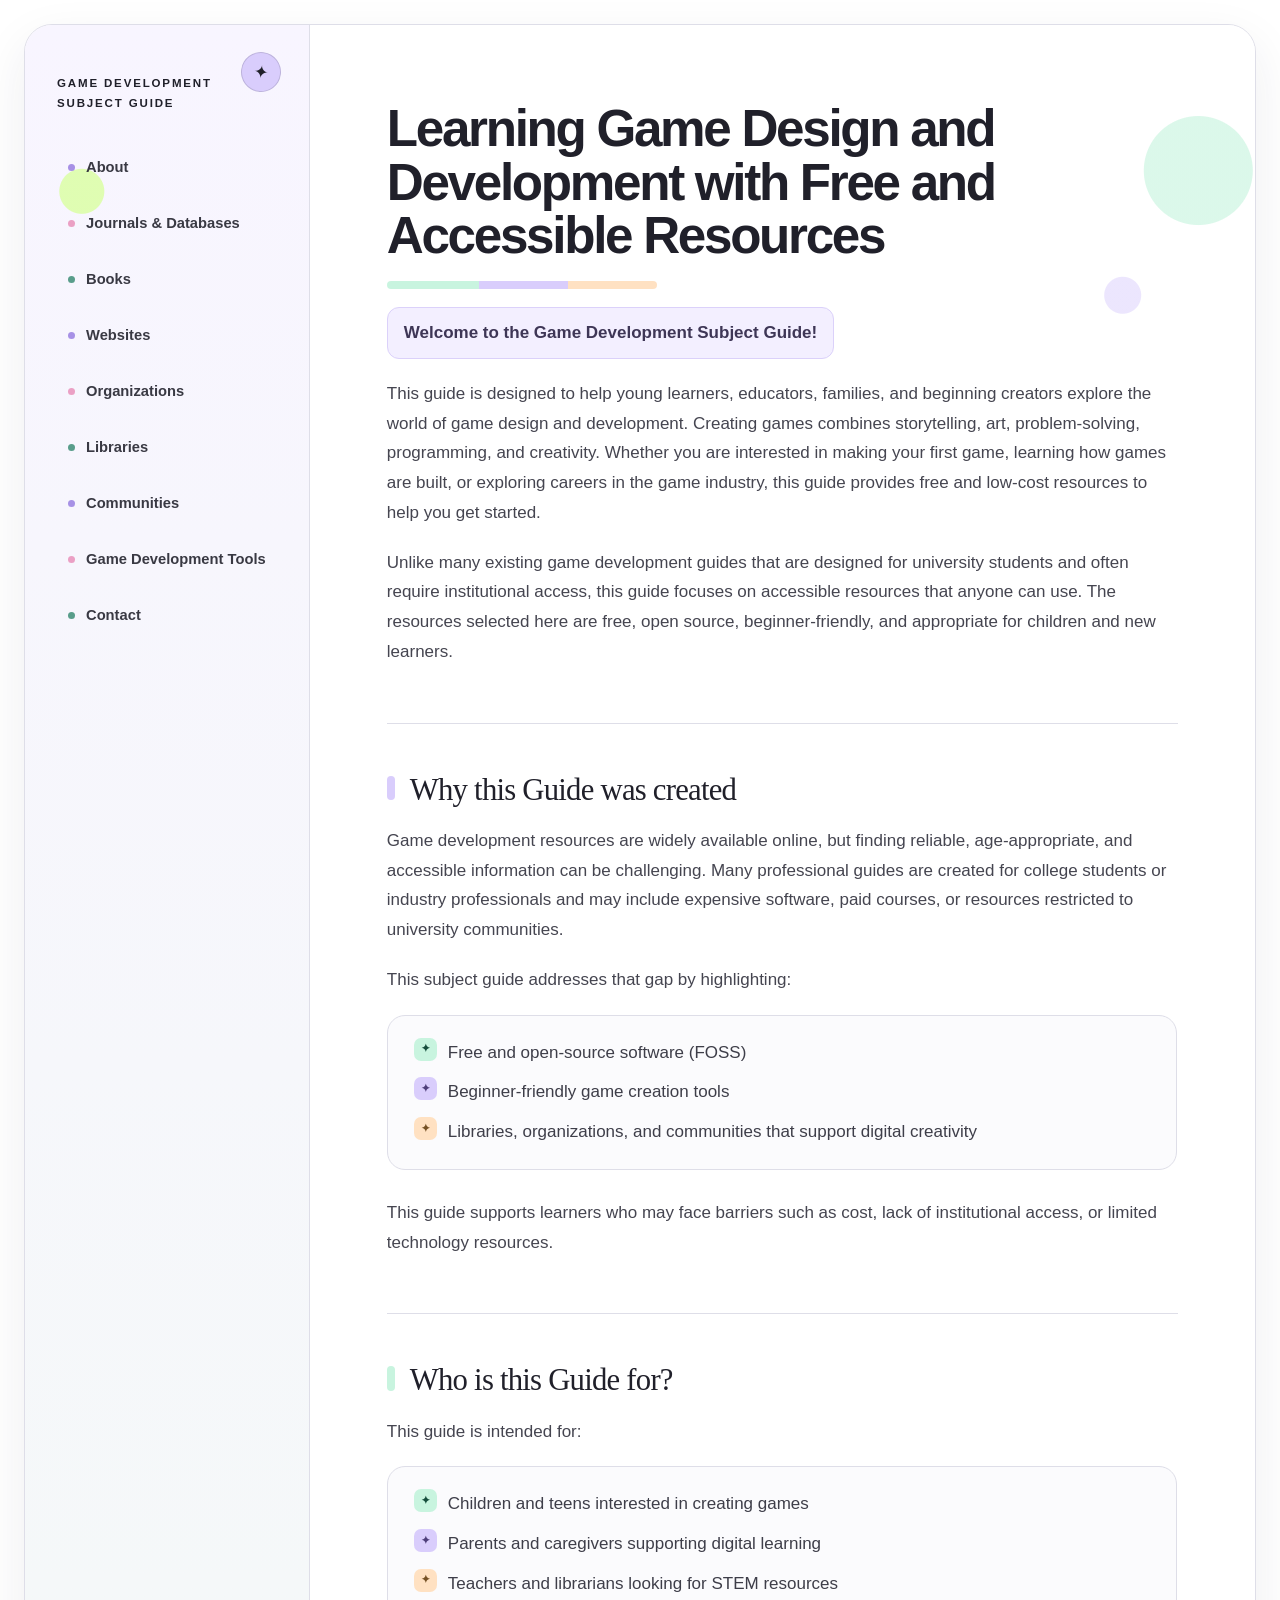
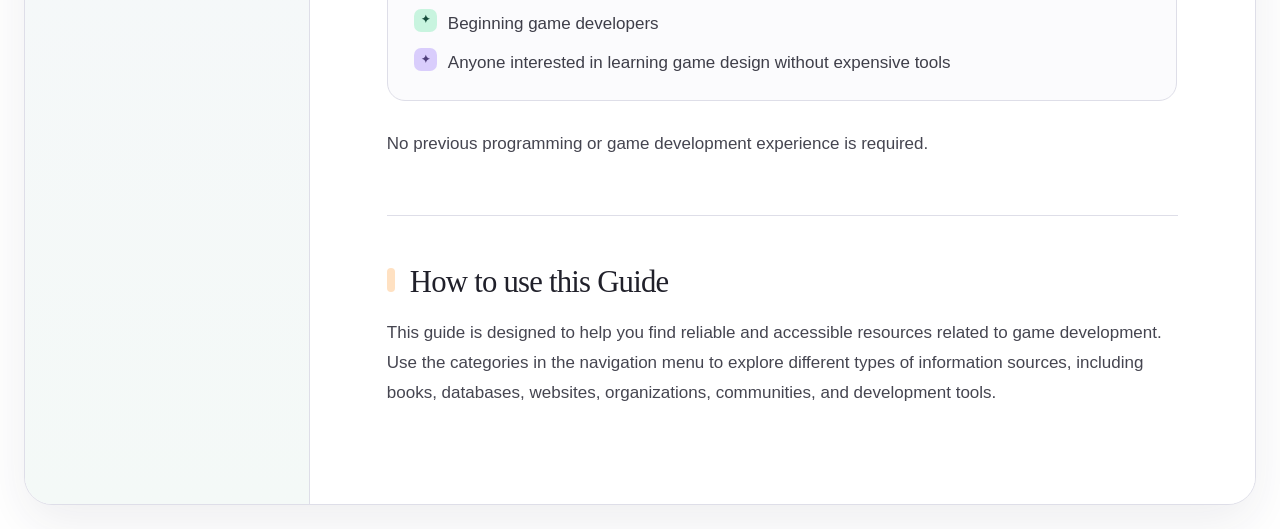
==== index.html @ c51d6ce8 "Update index.html" ====
<!DOCTYPE html>
<html lang="en">

<head>
    <meta charset="UTF-8">
    <meta name="viewport" content="width=device-width, initial-scale=1.0">
    <title>Game Development Subject Guide</title>
    <link rel="stylesheet" href="style.css">
</head>

<body>
    <div class="container">
        <div class="left">
            <nav>
                <ul>
                    <li><a href="index.html">About</a></li>
                    <li><a href="journals.html">Journals &amp; Databases</a></li>
                    <li><a href="books.html">Books</a></li>
                    <li><a href="websites.html">Websites</a></li>
                    <li><a href="organizations.html">Organizations</a></li>
                    <li><a href="libraries.html">Libraries</a></li>
                    <li><a href="communties.html">Communities</a></li>
                    <li><a href="gamedev.html">Game Development Tools</a></li>
                    <li><a href="contact.html">Contact</a></li>
                </ul>
            </nav>
        </div>

        <div class="right">
            <h2>Learning Game Design and Development with Free and Accessible Resources</h2>

            <p>Welcome to the Game Development Subject Guide!</p>
            <p>
                This guide is designed to help young learners, educators, families, and beginning creators explore the world of game design and development. Creating games combines storytelling, art, problem-solving, programming, and creativity. Whether you are interested
                in making your first game, learning how games are built, or exploring careers in the game industry, this guide provides free and low-cost resources to help you get started.
            </p>
            <p> Unlike many existing game development guides that are designed for university students and often require institutional access, this guide focuses on accessible resources that anyone can use. The resources selected here are free, open source,
                beginner-friendly, and appropriate for children and new learners.
            </p>
            <h2>Why this Guide was created</h2>
            <p>Game development resources are widely available online, but finding reliable, age-appropriate, and accessible information can be challenging. Many professional guides are created for college students or industry professionals and may include
                expensive software, paid courses, or resources restricted to university communities.
            </p>
            <p>This subject guide addresses that gap by highlighting:</p>
                <ul>
                    <li>Free and open-source software (FOSS)</li>
                    <li>Beginner-friendly game creation tools</li>
                    <li>Libraries, organizations, and communities that support digital creativity</li>
                </ul>
            <p>
                This guide supports learners who may face barriers such as cost, lack of institutional access, or limited technology resources.
            </p>
            <h2>Who is this Guide for?</h2>
            <p>This guide is intended for:</p>
                <ul>
                    <li>Children and teens interested in creating games</li>
                    <li>Parents and caregivers supporting digital learning</li>
                    <li>Teachers and librarians looking for STEM resources</li>
                    <li>Beginning game developers</li>
                    <li>Anyone interested in learning game design without expensive tools</li>
                </ul>
            <p>No previous programming or game development experience is required.</p>
            <h2>How to use this Guide</h2>
            <p>This guide is designed to help you find reliable and accessible resources related to game development. Use the categories in the navigation menu to explore different types of information sources, including books, databases, websites, organizations, communities, and development tools.</p>
        </div>
    </div>
</body>

</html>
---- style.css ----
/* ---------- Design tokens ---------- */

:root {
    --ink: #20202a;
    --muted-ink: #656570;
    --line: #dedee8;

    --lavender: #d9cdfc;
    --lavender-light: #f3efff;
    --mint: #c8f4df;
    --mint-dark: #16785a;
    --lime: #d9ff9f;
    --peach: #ffe1c2;
    --pink: #ffd1e6;

    --sidebar-width: 285px;
    --page-width: 1260px;
    --radius-large: 28px;
    --radius-medium: 18px;
    --shadow: 0 18px 50px rgba(37, 34, 61, 0.08);
}

/* ---------- Reset and base styles ---------- */

* {
    box-sizing: border-box;
}

html {
    scroll-behavior: smooth;
}

body {
    margin: 0;
    min-height: 100vh;
    background: #ffffff;
    color: var(--ink);
    font-family:
        Inter,
        "Avenir Next",
        Avenir,
        "Segoe UI",
        Arial,
        sans-serif;
    font-size: 17px;
    line-height: 1.75;
}

a {
    color: inherit;
}

::selection {
    background: var(--lavender);
    color: var(--ink);
}

/* ---------- Main page layout ---------- */

.container {
    display: grid;
    grid-template-columns: var(--sidebar-width) minmax(0, 1fr);
    width: min(calc(100% - 48px), var(--page-width));
    min-height: calc(100vh - 48px);
    margin: 24px auto;
    overflow: hidden;
    background: #ffffff;
    border: 1px solid var(--line);
    border-radius: var(--radius-large);
    box-shadow: var(--shadow);
}

/* ---------- Left navigation ---------- */

.left {
    position: relative;
    padding: 38px 24px;
    background:
        radial-gradient(
            circle at 20% 8%,
            rgba(217, 255, 159, 0.8) 0 22px,
            transparent 23px
        ),
        linear-gradient(180deg, #f8f5ff 0%, #f4f9f7 100%);
    border-right: 1px solid var(--line);
}

/* Small academic-style label above the menu */
.left::before {
    content: "GAME DEVELOPMENT SUBJECT GUIDE";
    display: block;
    margin: 10px 8px 30px;
    color: var(--ink);
    font-size: 0.72rem;
    font-weight: 800;
    letter-spacing: 0.16em;
}

/* Decorative symbol */
.left::after {
    content: "✦";
    position: absolute;
    top: 27px;
    right: 28px;
    display: grid;
    width: 38px;
    height: 38px;
    place-items: center;
    background: var(--lavender);
    border: 1px solid rgba(32, 32, 42, 0.15);
    border-radius: 50%;
    font-size: 1.1rem;
    transform: rotate(8deg);
}

nav {
    position: sticky;
    top: 24px;
}

nav ul {
    display: grid;
    gap: 8px;
    padding: 0;
    margin: 0;
    list-style: none;
}

nav li {
    margin: 0;
}

nav a {
    position: relative;
    display: flex;
    align-items: center;
    min-height: 48px;
    padding: 11px 14px 11px 18px;
    border: 1px solid transparent;
    border-radius: 14px;
    color: #393943;
    font-size: 0.92rem;
    font-weight: 650;
    line-height: 1.25;
    text-decoration: none;
    transition:
        background-color 180ms ease,
        border-color 180ms ease,
        transform 180ms ease,
        box-shadow 180ms ease;
}

nav a::before {
    content: "";
    flex: 0 0 auto;
    width: 7px;
    height: 7px;
    margin-right: 11px;
    background: var(--mint-dark);
    border-radius: 50%;
    opacity: 0.7;
}

nav li:nth-child(3n + 1) a::before {
    background: #8566dc;
}

nav li:nth-child(3n + 2) a::before {
    background: #e57cad;
}

nav a:hover,
nav a:focus-visible {
    background: #ffffff;
    border-color: #cbc6dc;
    box-shadow: 0 8px 20px rgba(42, 35, 68, 0.08);
    outline: none;
    transform: translateX(4px);
}

nav a:active {
    transform: translateX(2px);
}

/* You can add class="active" to the current page link */
nav a.active {
    background: var(--ink);
    border-color: var(--ink);
    color: #ffffff;
}

nav a.active::before {
    background: var(--lime);
    opacity: 1;
}

/* ---------- Main article ---------- */

.right {
    position: relative;
    min-width: 0;
    padding: clamp(42px, 6vw, 82px);
    background:
        radial-gradient(
            circle at 94% 7%,
            rgba(200, 244, 223, 0.65) 0 54px,
            transparent 55px
        ),
        radial-gradient(
            circle at 86% 13%,
            rgba(217, 205, 252, 0.5) 0 18px,
            transparent 19px
        ),
        #ffffff;
}


/* ---------- Typography ---------- */

h2 {
    position: relative;
    margin: 56px 0 18px;
    color: var(--ink);
    font-family:
        Georgia,
        "Times New Roman",
        serif;
    font-size: clamp(1.5rem, 2.4vw, 2.05rem);
    font-weight: 500;
    letter-spacing: -0.025em;
    line-height: 1.18;
}

.right > h2:first-of-type {
    max-width: 900px;
    margin-top: 0;
    padding-bottom: 26px;
    font-family:
        Inter,
        "Avenir Next",
        "Segoe UI",
        Arial,
        sans-serif;
    font-size: clamp(1.9rem, 4vw, 3.25rem);
    font-weight: 650;
    letter-spacing: -0.045em;
    line-height: 1.05;
}

.right > h2:first-of-type::after {
    content: "";
    position: absolute;
    bottom: 0;
    left: 0;
    width: min(270px, 42%);
    height: 8px;
    background: linear-gradient(
        90deg,
        var(--mint) 0 34%,
        var(--lavender) 34% 67%,
        var(--peach) 67% 100%
    );
    border-radius: 999px;
}

.right > h2:not(:first-of-type) {
    padding-left: 23px;
}

.right > h2:not(:first-of-type)::before {
    content: "";
    position: absolute;
    top: 0.13em;
    left: 0;
    width: 8px;
    height: 0.8em;
    background: var(--lavender);
    border-radius: 999px;
}

.right > h2:nth-of-type(3)::before {
    background: var(--mint);
}

.right > h2:nth-of-type(4)::before {
    background: var(--peach);
}

p {
    max-width: 820px;
    margin: 0 0 20px;
    color: #454550;
}

.right > h2:first-of-type + p {
    display: inline-block;
    padding: 10px 16px;
    margin-bottom: 20px;
    background: var(--lavender-light);
    border: 1px solid #dbd1fa;
    border-radius: 12px;
    color: #3e3656;
    font-weight: 750;
}

/* ---------- Content lists ---------- */

.right ul {
    display: grid;
    gap: 10px;
    max-width: 790px;
    padding: 22px 26px;
    margin: 20px 0 28px;
    list-style: none;
    background: #fbfbfd;
    border: 1px solid var(--line);
    border-radius: var(--radius-medium);
}

.right ul li {
    position: relative;
    padding-left: 34px;
    color: #3e3e49;
}

.right ul li::before {
    content: "✦";
    position: absolute;
    top: 0;
    left: 0;
    display: grid;
    width: 23px;
    height: 23px;
    place-items: center;
    background: var(--mint);
    border-radius: 7px;
    color: #164d3c;
    font-size: 0.7rem;
    font-weight: 900;
}

.right ul li:nth-child(3n + 2)::before {
    background: var(--lavender);
    color: #4e3e7a;
}

.right ul li:nth-child(3n)::before {
    background: var(--peach);
    color: #755125;
}

/* ---------- Section separators ---------- */

.right > h2:not(:first-of-type) {
    border-top: 1px solid var(--line);
    padding-top: 48px;
}

.right > h2:not(:first-of-type)::before {
    top: calc(48px + 0.13em);
}

/* ---------- Keyboard accessibility ---------- */

a:focus-visible {
    outline: 3px solid rgba(115, 86, 205, 0.35);
    outline-offset: 3px;
}

/* ---------- Responsive layout ---------- */

@media (max-width: 900px) {
    .container {
        grid-template-columns: 1fr;
        width: min(calc(100% - 24px), 760px);
        margin: 12px auto;
        border-radius: 22px;
    }

    .left {
        padding: 24px;
        border-right: 0;
        border-bottom: 1px solid var(--line);
    }

    .left::before {
        margin: 4px 52px 22px 4px;
    }

    .left::after {
        top: 18px;
        right: 23px;
    }

    nav {
        position: static;
    }

    nav ul {
        display: flex;
        gap: 8px;
        padding-bottom: 4px;
        overflow-x: auto;
        scrollbar-width: thin;
    }

    nav li {
        flex: 0 0 auto;
    }

    nav a {
        min-height: 42px;
        padding: 9px 14px;
        background: rgba(255, 255, 255, 0.72);
        border-color: rgba(32, 32, 42, 0.1);
        border-radius: 999px;
        white-space: nowrap;
    }

    nav a::before {
        display: none;
    }

    nav a:hover,
    nav a:focus-visible {
        transform: translateY(-2px);
    }

    .right {
        padding: clamp(32px, 7vw, 54px);
    }

    .right > h2:first-of-type {
        font-size: clamp(2.5rem, 10vw, 4.3rem);
    }
}

@media (max-width: 560px) {
    body {
        font-size: 16px;
    }

    .container {
        width: 100%;
        min-height: 100vh;
        margin: 0;
        border: 0;
        border-radius: 0;
        box-shadow: none;
    }

    .left {
        padding: 20px 18px;
    }

    .right {
        padding: 34px 22px 54px;
    }

    .right::before {
        font-size: 0.62rem;
        letter-spacing: 0.08em;
    }

    .right > h2:first-of-type {
        font-size: clamp(2.25rem, 12vw, 3.5rem);
    }

    h2 {
        margin-top: 50px;
        font-size: 2rem;
    }

    .right ul {
        padding: 19px 17px;
    }
}

/* ---------- Reduced motion ---------- */

@media (prefers-reduced-motion: reduce) {
    html {
        scroll-behavior: auto;
    }

    nav a {
        transition: none;
    }
}
@media (max-width: 900px) {
    .right > h2:first-of-type {
        font-size: clamp(2rem, 7vw, 3.25rem);
    }
}

@media (max-width: 560px) {
    .right > h2:first-of-type {
        font-size: clamp(1.9rem, 9vw, 2.65rem);
    }

    h2 {
        margin-top: 44px;
        font-size: 1.7rem;
    }
}
/* Prevent text and layout from exceeding the viewport */
html,
body {
    width: 100%;
    max-width: 100%;
    overflow-x: hidden;
}

.container,
.left,
.right {
    min-width: 0;
    max-width: 100%;
}

.right h2,
.right p,
.right li {
    max-width: 100%;
    overflow-wrap: break-word;
    word-break: normal;
}

/* Switch to the compact layout sooner */
@media (max-width: 1100px) {
    .container {
        grid-template-columns: 1fr;
        width: calc(100% - 24px);
        margin: 12px auto;
    }

    .left {
        border-right: 0;
        border-bottom: 1px solid var(--line);
    }

    nav {
        position: static;
    }

    nav ul {
        display: flex;
        gap: 8px;
        width: 100%;
        padding-bottom: 8px;
        overflow-x: auto;
        overscroll-behavior-inline: contain;
    }

    nav li {
        flex: 0 0 auto;
    }

    nav a {
        min-height: 42px;
        padding: 9px 14px;
        white-space: nowrap;
    }

    .right {
        width: 100%;
        padding: clamp(32px, 6vw, 54px);
    }

    .right > h2:first-of-type {
        width: 100%;
        max-width: 100%;
        font-size: clamp(1.9rem, 6vw, 2.8rem);
        letter-spacing: -0.035em;
        line-height: 1.08;
        overflow-wrap: normal;
    }
}

@media (max-width: 560px) {
    .container {
        width: 100%;
        margin: 0;
        border: 0;
        border-radius: 0;
    }

    .left {
        padding: 20px 18px;
    }

    .right {
        padding: 30px 20px 50px;
    }

    .right > h2:first-of-type {
        font-size: clamp(1.75rem, 8vw, 2.2rem);
        letter-spacing: -0.025em;
        line-height: 1.12;
    }

    h2 {
        font-size: clamp(1.4rem, 6vw, 1.7rem);
        line-height: 1.2;
    }

    p {
        font-size: 1rem;
        line-height: 1.65;
    }

    .right > h2:first-of-type + p {
        display: block;
        width: 100%;
        padding: 14px 16px;
    }
}
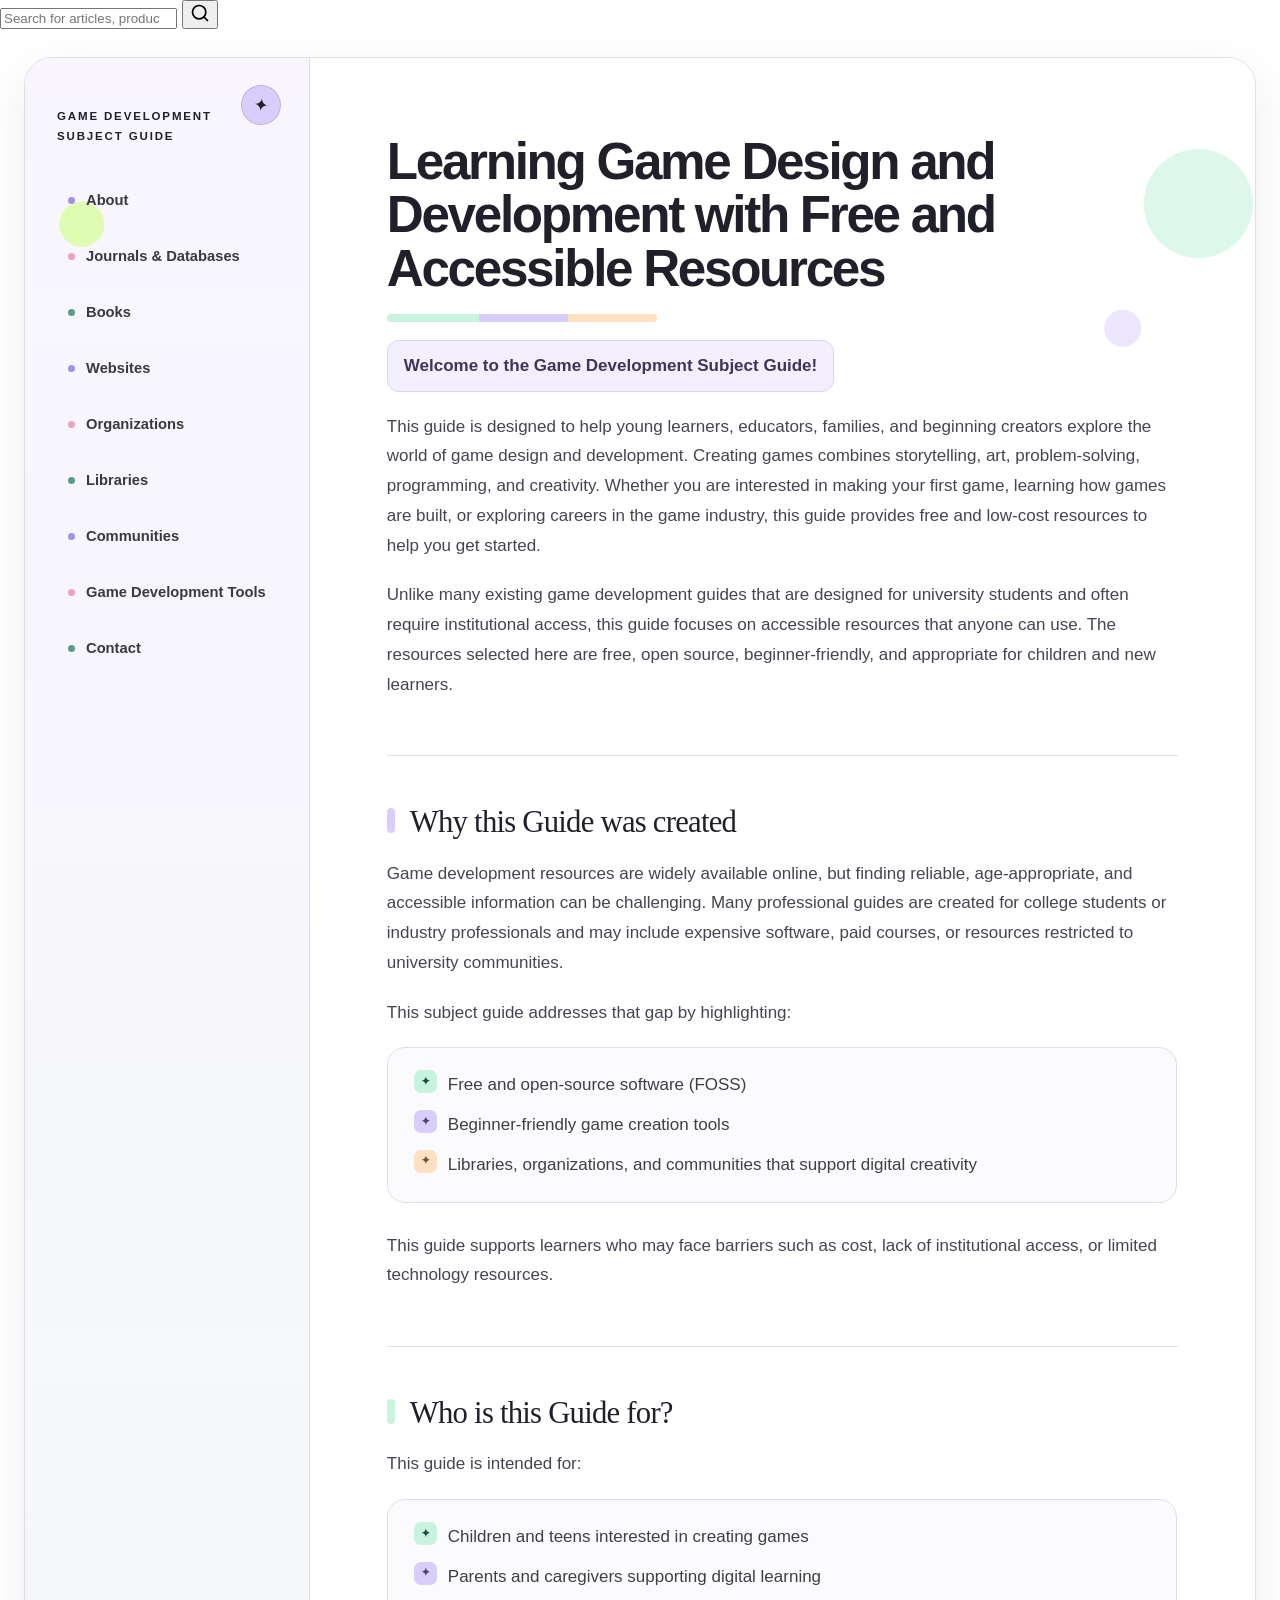
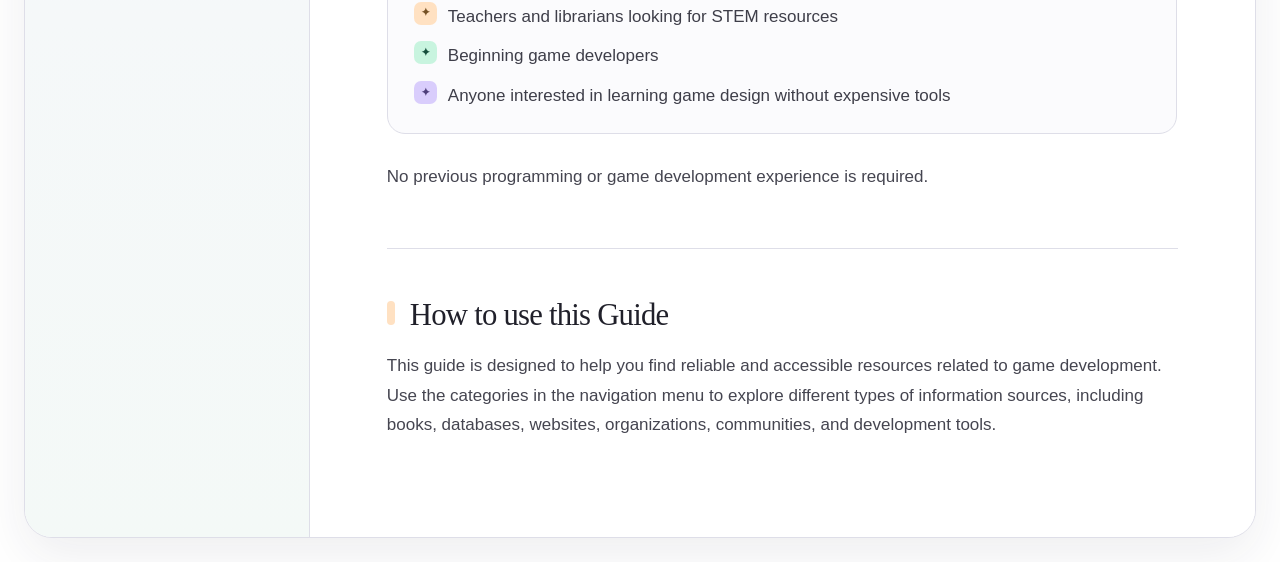
==== commit 0a4fe2c9: "Update index.html" ====
--- a/index.html
+++ b/index.html
@@ -9,6 +9,24 @@
 </head>
 
 <body>
+    <form class="search-container" action="/search" method="GET">
+  <input 
+    type="search" 
+    class="search-input" 
+    name="q" 
+    placeholder="Search for articles, products..." 
+    aria-label="Search through site content"
+    required
+  >
+  <button type="submit" class="search-button" aria-label="Submit search">
+    <!-- Inline SVG Magnifying Glass Icon -->
+    <svg viewBox="0 0 24 24" width="20" height="20" stroke="currentColor" stroke-width="2" fill="none" stroke-linecap="round" stroke-linejoin="round">
+      <circle cx="11" cy="11" r="8"></circle>
+      <line x1="21" y1="21" x2="16.65" y2="16.65"></line>
+    </svg>
+  </button>
+</form>
+
     <div class="container">
         <div class="left">
             <nav>
@@ -19,7 +37,7 @@
                     <li><a href="websites.html">Websites</a></li>
                     <li><a href="organizations.html">Organizations</a></li>
                     <li><a href="libraries.html">Libraries</a></li>
-                    <li><a href="communties.html">Communities</a></li>
+                    <li><a href="communities.html">Communities</a></li>
                     <li><a href="gamedev.html">Game Development Tools</a></li>
                     <li><a href="contact.html">Contact</a></li>
                 </ul>
--- a/style.css
+++ b/style.css
@@ -615,3 +615,81 @@
         padding: 14px 16px;
     }
 }
+.right section {
+    max-width: 850px;
+    margin-top: 48px;
+}
+
+.right h3 {
+    margin: 0 0 18px;
+    color: var(--ink);
+    font-family: Georgia, "Times New Roman", serif;
+    font-size: clamp(1.35rem, 2.4vw, 1.85rem);
+    font-weight: 600;
+    line-height: 1.2;
+}
+
+.resource-list {
+    display: grid;
+    gap: 14px;
+    padding: 0;
+    margin: 0;
+    background: transparent;
+    border: 0;
+    list-style: none;
+}
+
+.resource-list li {
+    display: grid;
+    gap: 4px;
+    padding: 18px 20px;
+    background: #fbfbfd;
+    border: 1px solid var(--line);
+    border-radius: 15px;
+}
+
+.resource-list li::before {
+    display: none;
+}
+
+.resource-list a {
+    width: fit-content;
+    color: #3f326c;
+    font-weight: 750;
+    line-height: 1.35;
+    text-decoration-thickness: 2px;
+    text-underline-offset: 4px;
+}
+
+.resource-list a:hover {
+    color: #17131f;
+}
+
+.resource-list a:focus-visible {
+    border-radius: 4px;
+    outline: 3px solid rgba(115, 86, 205, 0.35);
+    outline-offset: 4px;
+}
+
+.resource-list span {
+    color: var(--muted-ink);
+    font-size: 0.95rem;
+    line-height: 1.5;
+}
+
+@media (max-width: 560px) {
+    .right section {
+        margin-top: 38px;
+    }
+
+    .resource-list li {
+        padding: 16px;
+    }
+}
+.section-introduction {
+    max-width: 790px;
+    margin: -4px 0 20px;
+    color: var(--muted-ink);
+    font-size: 0.98rem;
+    line-height: 1.65;
+}
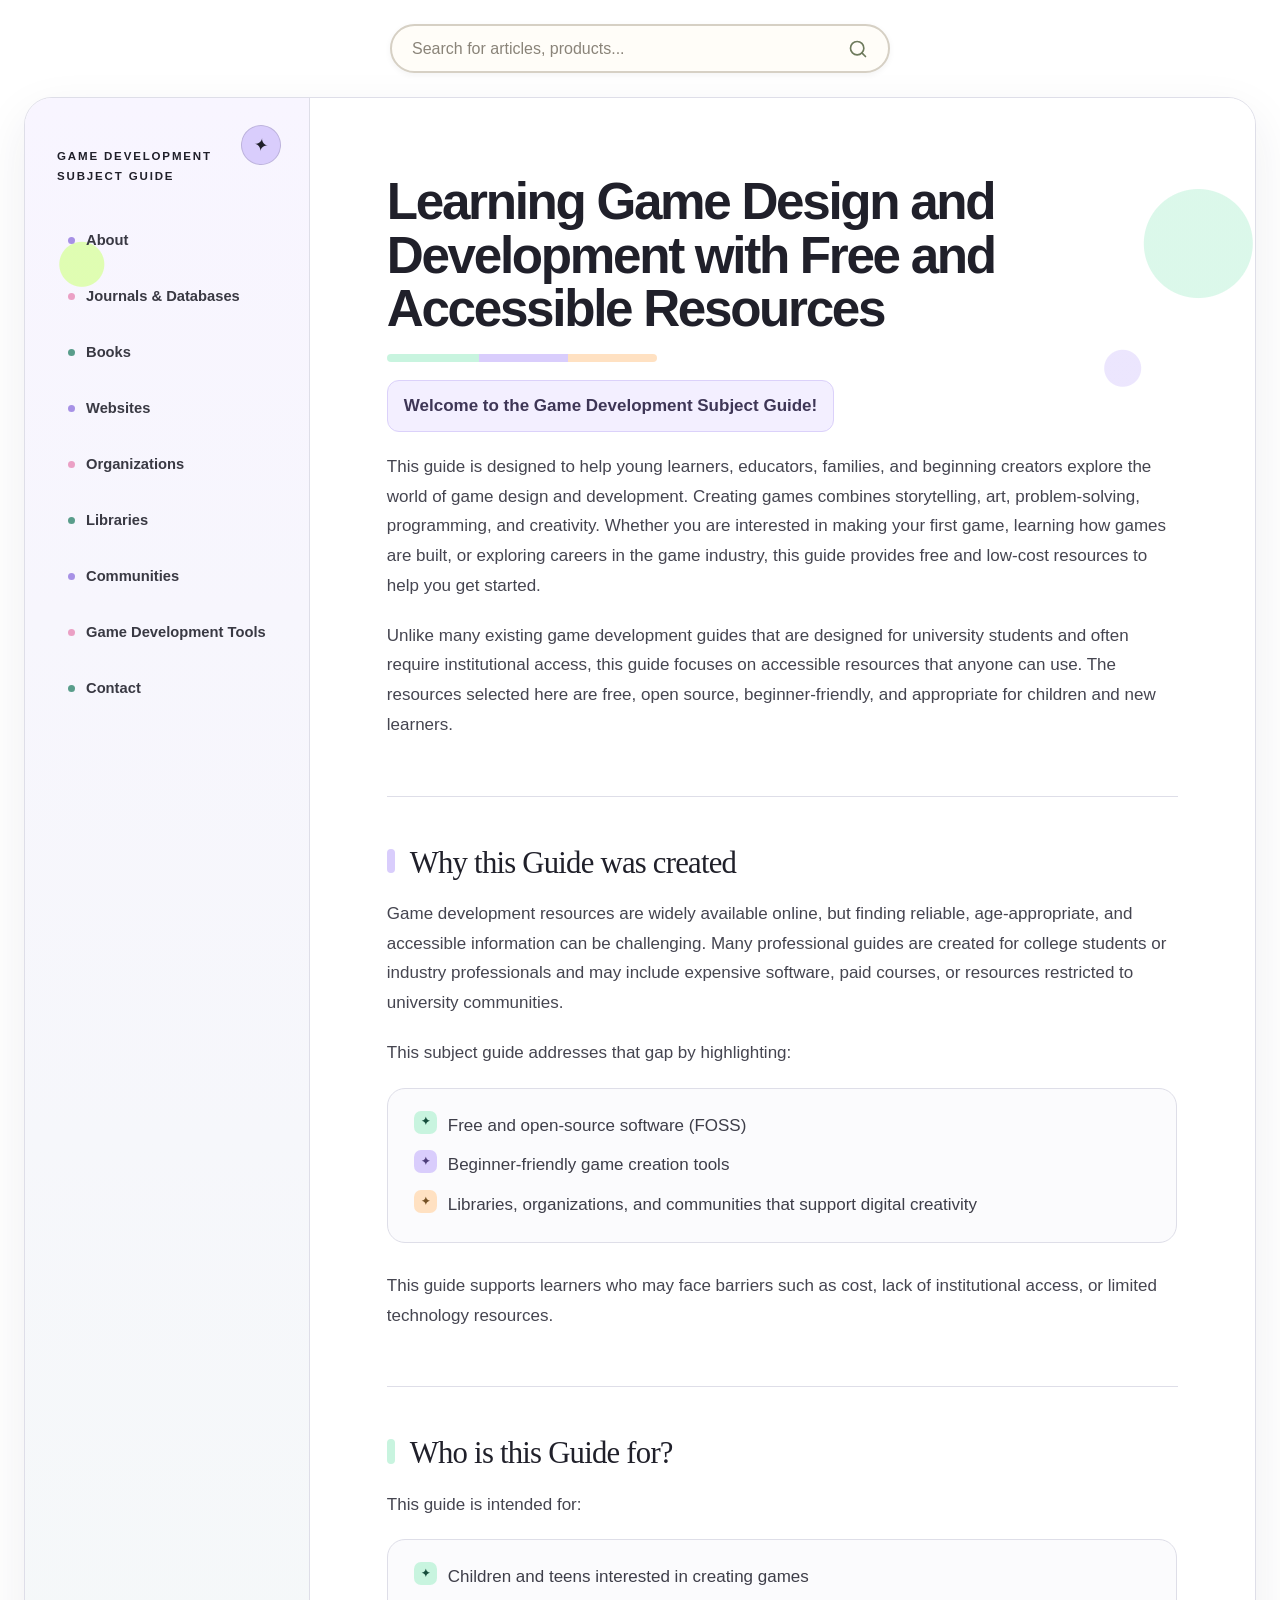
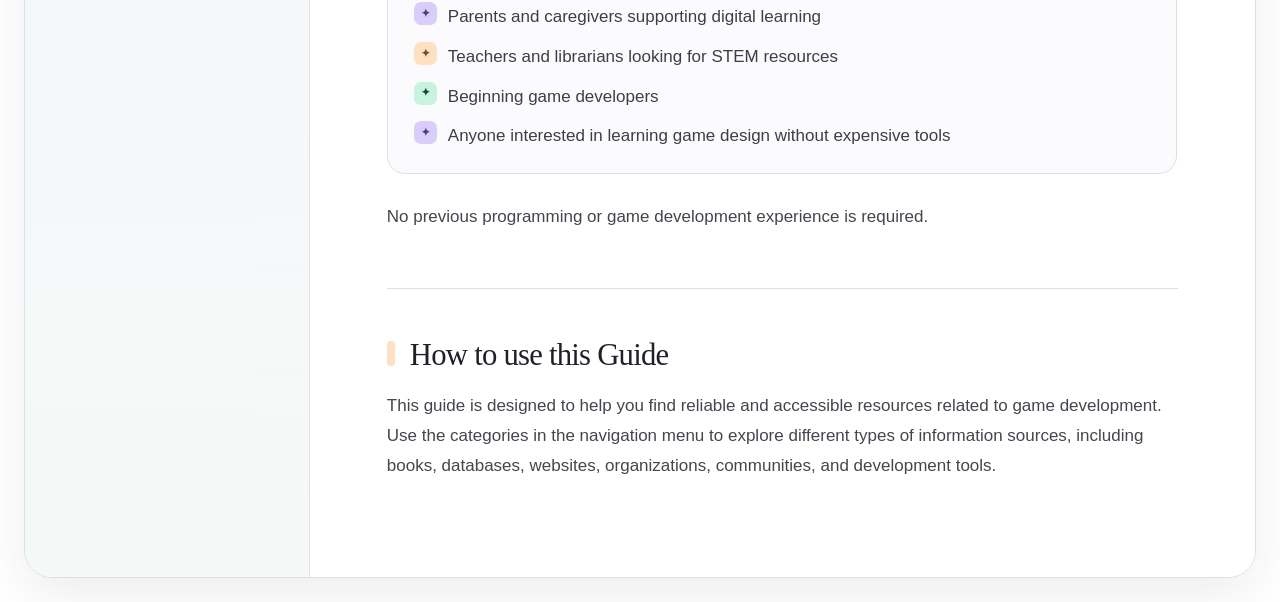
==== commit a6b1ad2c: "Update index.html" ====
--- a/index.html
+++ b/index.html
@@ -19,7 +19,6 @@
     required
   >
   <button type="submit" class="search-button" aria-label="Submit search">
-    <!-- Inline SVG Magnifying Glass Icon -->
     <svg viewBox="0 0 24 24" width="20" height="20" stroke="currentColor" stroke-width="2" fill="none" stroke-linecap="round" stroke-linejoin="round">
       <circle cx="11" cy="11" r="8"></circle>
       <line x1="21" y1="21" x2="16.65" y2="16.65"></line>
--- a/style.css
+++ b/style.css
@@ -1,18 +1,14 @@
-/* ---------- Design tokens ---------- */
-
+/* design tokens */
 :root {
     --ink: #20202a;
     --muted-ink: #656570;
     --line: #dedee8;
-
     --lavender: #d9cdfc;
     --lavender-light: #f3efff;
     --mint: #c8f4df;
     --mint-dark: #16785a;
     --lime: #d9ff9f;
     --peach: #ffe1c2;
-    --pink: #ffd1e6;
-
     --sidebar-width: 285px;
     --page-width: 1260px;
     --radius-large: 28px;
@@ -20,19 +16,24 @@
     --shadow: 0 18px 50px rgba(37, 34, 61, 0.08);
 }
 
-/* ---------- Reset and base styles ---------- */
-
+/* base styling */
 * {
     box-sizing: border-box;
 }
 
 html {
+    width: 100%;
+    max-width: 100%;
+    overflow-x: hidden;
     scroll-behavior: smooth;
 }
 
 body {
+    width: 100%;
+    max-width: 100%;
+    min-height: 100vh;
     margin: 0;
-    min-height: 100vh;
+    overflow-x: hidden;
     background: #ffffff;
     color: var(--ink);
     font-family:
@@ -46,21 +47,28 @@
     line-height: 1.75;
 }
 
-a {
-    color: inherit;
-}
-
 ::selection {
     background: var(--lavender);
     color: var(--ink);
 }
 
-/* ---------- Main page layout ---------- */
-
+/* link styling */
+a {
+    color: inherit;
+}
+
+a:focus-visible {
+    outline: 3px solid rgba(115, 86, 205, 0.35);
+    outline-offset: 3px;
+}
+
+/* page layout */
 .container {
     display: grid;
     grid-template-columns: var(--sidebar-width) minmax(0, 1fr);
     width: min(calc(100% - 48px), var(--page-width));
+    max-width: 100%;
+    min-width: 0;
     min-height: calc(100vh - 48px);
     margin: 24px auto;
     overflow: hidden;
@@ -70,10 +78,11 @@
     box-shadow: var(--shadow);
 }
 
-/* ---------- Left navigation ---------- */
-
+/* left styling */
 .left {
     position: relative;
+    max-width: 100%;
+    min-width: 0;
     padding: 38px 24px;
     background:
         radial-gradient(
@@ -85,7 +94,7 @@
     border-right: 1px solid var(--line);
 }
 
-/* Small academic-style label above the menu */
+/* guide label */
 .left::before {
     content: "GAME DEVELOPMENT SUBJECT GUIDE";
     display: block;
@@ -96,7 +105,7 @@
     letter-spacing: 0.16em;
 }
 
-/* Decorative symbol */
+/* decorative symbol */
 .left::after {
     content: "✦";
     position: absolute;
@@ -113,6 +122,7 @@
     transform: rotate(8deg);
 }
 
+/* nav bar */
 nav {
     position: sticky;
     top: 24px;
@@ -124,10 +134,6 @@
     padding: 0;
     margin: 0;
     list-style: none;
-}
-
-nav li {
-    margin: 0;
 }
 
 nav a {
@@ -182,7 +188,7 @@
     transform: translateX(2px);
 }
 
-/* You can add class="active" to the current page link */
+/* active link */
 nav a.active {
     background: var(--ink);
     border-color: var(--ink);
@@ -194,10 +200,11 @@
     opacity: 1;
 }
 
-/* ---------- Main article ---------- */
-
+/* right styling */
 .right {
     position: relative;
+    width: 100%;
+    max-width: 100%;
     min-width: 0;
     padding: clamp(42px, 6vw, 82px);
     background:
@@ -214,17 +221,12 @@
         #ffffff;
 }
 
-
-/* ---------- Typography ---------- */
-
+/* heading styling */
 h2 {
     position: relative;
     margin: 56px 0 18px;
     color: var(--ink);
-    font-family:
-        Georgia,
-        "Times New Roman",
-        serif;
+    font-family: Georgia, "Times New Roman", serif;
     font-size: clamp(1.5rem, 2.4vw, 2.05rem);
     font-weight: 500;
     letter-spacing: -0.025em;
@@ -232,6 +234,7 @@
 }
 
 .right > h2:first-of-type {
+    width: 100%;
     max-width: 900px;
     margin-top: 0;
     padding-bottom: 26px;
@@ -264,13 +267,15 @@
 }
 
 .right > h2:not(:first-of-type) {
+    padding-top: 48px;
     padding-left: 23px;
+    border-top: 1px solid var(--line);
 }
 
 .right > h2:not(:first-of-type)::before {
     content: "";
     position: absolute;
-    top: 0.13em;
+    top: calc(48px + 0.13em);
     left: 0;
     width: 8px;
     height: 0.8em;
@@ -286,6 +291,14 @@
     background: var(--peach);
 }
 
+.right h2,
+.right p,
+.right li {
+    max-width: 100%;
+    overflow-wrap: break-word;
+}
+
+/* paragraph styling */
 p {
     max-width: 820px;
     margin: 0 0 20px;
@@ -303,8 +316,7 @@
     font-weight: 750;
 }
 
-/* ---------- Content lists ---------- */
-
+/* content list */
 .right ul {
     display: grid;
     gap: 10px;
@@ -349,272 +361,7 @@
     color: #755125;
 }
 
-/* ---------- Section separators ---------- */
-
-.right > h2:not(:first-of-type) {
-    border-top: 1px solid var(--line);
-    padding-top: 48px;
-}
-
-.right > h2:not(:first-of-type)::before {
-    top: calc(48px + 0.13em);
-}
-
-/* ---------- Keyboard accessibility ---------- */
-
-a:focus-visible {
-    outline: 3px solid rgba(115, 86, 205, 0.35);
-    outline-offset: 3px;
-}
-
-/* ---------- Responsive layout ---------- */
-
-@media (max-width: 900px) {
-    .container {
-        grid-template-columns: 1fr;
-        width: min(calc(100% - 24px), 760px);
-        margin: 12px auto;
-        border-radius: 22px;
-    }
-
-    .left {
-        padding: 24px;
-        border-right: 0;
-        border-bottom: 1px solid var(--line);
-    }
-
-    .left::before {
-        margin: 4px 52px 22px 4px;
-    }
-
-    .left::after {
-        top: 18px;
-        right: 23px;
-    }
-
-    nav {
-        position: static;
-    }
-
-    nav ul {
-        display: flex;
-        gap: 8px;
-        padding-bottom: 4px;
-        overflow-x: auto;
-        scrollbar-width: thin;
-    }
-
-    nav li {
-        flex: 0 0 auto;
-    }
-
-    nav a {
-        min-height: 42px;
-        padding: 9px 14px;
-        background: rgba(255, 255, 255, 0.72);
-        border-color: rgba(32, 32, 42, 0.1);
-        border-radius: 999px;
-        white-space: nowrap;
-    }
-
-    nav a::before {
-        display: none;
-    }
-
-    nav a:hover,
-    nav a:focus-visible {
-        transform: translateY(-2px);
-    }
-
-    .right {
-        padding: clamp(32px, 7vw, 54px);
-    }
-
-    .right > h2:first-of-type {
-        font-size: clamp(2.5rem, 10vw, 4.3rem);
-    }
-}
-
-@media (max-width: 560px) {
-    body {
-        font-size: 16px;
-    }
-
-    .container {
-        width: 100%;
-        min-height: 100vh;
-        margin: 0;
-        border: 0;
-        border-radius: 0;
-        box-shadow: none;
-    }
-
-    .left {
-        padding: 20px 18px;
-    }
-
-    .right {
-        padding: 34px 22px 54px;
-    }
-
-    .right::before {
-        font-size: 0.62rem;
-        letter-spacing: 0.08em;
-    }
-
-    .right > h2:first-of-type {
-        font-size: clamp(2.25rem, 12vw, 3.5rem);
-    }
-
-    h2 {
-        margin-top: 50px;
-        font-size: 2rem;
-    }
-
-    .right ul {
-        padding: 19px 17px;
-    }
-}
-
-/* ---------- Reduced motion ---------- */
-
-@media (prefers-reduced-motion: reduce) {
-    html {
-        scroll-behavior: auto;
-    }
-
-    nav a {
-        transition: none;
-    }
-}
-@media (max-width: 900px) {
-    .right > h2:first-of-type {
-        font-size: clamp(2rem, 7vw, 3.25rem);
-    }
-}
-
-@media (max-width: 560px) {
-    .right > h2:first-of-type {
-        font-size: clamp(1.9rem, 9vw, 2.65rem);
-    }
-
-    h2 {
-        margin-top: 44px;
-        font-size: 1.7rem;
-    }
-}
-/* Prevent text and layout from exceeding the viewport */
-html,
-body {
-    width: 100%;
-    max-width: 100%;
-    overflow-x: hidden;
-}
-
-.container,
-.left,
-.right {
-    min-width: 0;
-    max-width: 100%;
-}
-
-.right h2,
-.right p,
-.right li {
-    max-width: 100%;
-    overflow-wrap: break-word;
-    word-break: normal;
-}
-
-/* Switch to the compact layout sooner */
-@media (max-width: 1100px) {
-    .container {
-        grid-template-columns: 1fr;
-        width: calc(100% - 24px);
-        margin: 12px auto;
-    }
-
-    .left {
-        border-right: 0;
-        border-bottom: 1px solid var(--line);
-    }
-
-    nav {
-        position: static;
-    }
-
-    nav ul {
-        display: flex;
-        gap: 8px;
-        width: 100%;
-        padding-bottom: 8px;
-        overflow-x: auto;
-        overscroll-behavior-inline: contain;
-    }
-
-    nav li {
-        flex: 0 0 auto;
-    }
-
-    nav a {
-        min-height: 42px;
-        padding: 9px 14px;
-        white-space: nowrap;
-    }
-
-    .right {
-        width: 100%;
-        padding: clamp(32px, 6vw, 54px);
-    }
-
-    .right > h2:first-of-type {
-        width: 100%;
-        max-width: 100%;
-        font-size: clamp(1.9rem, 6vw, 2.8rem);
-        letter-spacing: -0.035em;
-        line-height: 1.08;
-        overflow-wrap: normal;
-    }
-}
-
-@media (max-width: 560px) {
-    .container {
-        width: 100%;
-        margin: 0;
-        border: 0;
-        border-radius: 0;
-    }
-
-    .left {
-        padding: 20px 18px;
-    }
-
-    .right {
-        padding: 30px 20px 50px;
-    }
-
-    .right > h2:first-of-type {
-        font-size: clamp(1.75rem, 8vw, 2.2rem);
-        letter-spacing: -0.025em;
-        line-height: 1.12;
-    }
-
-    h2 {
-        font-size: clamp(1.4rem, 6vw, 1.7rem);
-        line-height: 1.2;
-    }
-
-    p {
-        font-size: 1rem;
-        line-height: 1.65;
-    }
-
-    .right > h2:first-of-type + p {
-        display: block;
-        width: 100%;
-        padding: 14px 16px;
-    }
-}
+/* resource section */
 .right section {
     max-width: 850px;
     margin-top: 48px;
@@ -629,6 +376,15 @@
     line-height: 1.2;
 }
 
+.section-introduction {
+    max-width: 790px;
+    margin: -4px 0 20px;
+    color: var(--muted-ink);
+    font-size: 0.98rem;
+    line-height: 1.65;
+}
+
+/* resource list */
 .resource-list {
     display: grid;
     gap: 14px;
@@ -677,7 +433,195 @@
     line-height: 1.5;
 }
 
+/* search bar */
+.search-container {
+    display: flex;
+    align-items: center;
+    width: 100%;
+    max-width: 500px;
+    margin: 1.5rem auto;
+    overflow: hidden;
+    background: #fffdf8;
+    border: 2px solid #d6d0c4;
+    border-radius: 999px;
+    box-shadow: 0 2px 6px rgba(0, 0, 0, 0.05);
+    transition:
+        border-color 0.3s ease,
+        box-shadow 0.3s ease;
+}
+
+/* search input */
+.search-input {
+    flex: 1;
+    padding: 0.85rem 1.25rem;
+    background: transparent;
+    border: 0;
+    outline: 0;
+    color: #3e3a35;
+    font-family: inherit;
+    font-size: 1rem;
+}
+
+.search-input::placeholder {
+    color: #8a8479;
+}
+
+/* search clear button */
+.search-input::-webkit-search-cancel-button {
+    position: relative;
+    right: 5px;
+    cursor: pointer;
+}
+
+/* search button */
+.search-button {
+    display: flex;
+    align-items: center;
+    justify-content: center;
+    padding: 0 1.25rem;
+    background: transparent;
+    border: 0;
+    color: #6d7a5c;
+    cursor: pointer;
+    transition:
+        color 0.25s ease,
+        transform 0.2s ease;
+}
+
+.search-button:hover {
+    color: #516046;
+    transform: scale(1.05);
+}
+
+/* search focus */
+.search-container:focus-within {
+    border-color: #7d8f6a;
+    box-shadow: 0 0 0 4px rgba(125, 143, 106, 0.2);
+}
+
+/* media query */
+@media (max-width: 1100px) {
+    .container {
+        grid-template-columns: 1fr;
+        width: calc(100% - 24px);
+        margin: 12px auto;
+        border-radius: 22px;
+    }
+
+    .left {
+        padding: 24px;
+        border-right: 0;
+        border-bottom: 1px solid var(--line);
+    }
+
+    .left::before {
+        margin: 4px 52px 22px 4px;
+    }
+
+    .left::after {
+        top: 18px;
+        right: 23px;
+    }
+
+    nav {
+        position: static;
+    }
+
+    nav ul {
+        display: flex;
+        gap: 8px;
+        width: 100%;
+        padding-bottom: 8px;
+        overflow-x: auto;
+        overscroll-behavior-inline: contain;
+        scrollbar-width: thin;
+    }
+
+    nav li {
+        flex: 0 0 auto;
+    }
+
+    nav a {
+        min-height: 42px;
+        padding: 9px 14px;
+        background: rgba(255, 255, 255, 0.72);
+        border-color: rgba(32, 32, 42, 0.1);
+        border-radius: 999px;
+        white-space: nowrap;
+    }
+
+    nav a::before {
+        display: none;
+    }
+
+    nav a:hover,
+    nav a:focus-visible {
+        transform: translateY(-2px);
+    }
+
+    .right {
+        padding: clamp(32px, 6vw, 54px);
+    }
+
+    .right > h2:first-of-type {
+        max-width: 100%;
+        font-size: clamp(1.9rem, 6vw, 2.8rem);
+        letter-spacing: -0.035em;
+        line-height: 1.08;
+        overflow-wrap: normal;
+    }
+}
+
+/* media query */
 @media (max-width: 560px) {
+    body {
+        font-size: 16px;
+    }
+
+    .container {
+        width: 100%;
+        min-height: 100vh;
+        margin: 0;
+        border: 0;
+        border-radius: 0;
+        box-shadow: none;
+    }
+
+    .left {
+        padding: 20px 18px;
+    }
+
+    .right {
+        padding: 30px 20px 50px;
+    }
+
+    .right > h2:first-of-type {
+        font-size: clamp(1.75rem, 8vw, 2.2rem);
+        letter-spacing: -0.025em;
+        line-height: 1.12;
+    }
+
+    h2 {
+        margin-top: 44px;
+        font-size: clamp(1.4rem, 6vw, 1.7rem);
+        line-height: 1.2;
+    }
+
+    p {
+        font-size: 1rem;
+        line-height: 1.65;
+    }
+
+    .right > h2:first-of-type + p {
+        display: block;
+        width: 100%;
+        padding: 14px 16px;
+    }
+
+    .right ul {
+        padding: 19px 17px;
+    }
+
     .right section {
         margin-top: 38px;
     }
@@ -686,10 +630,14 @@
         padding: 16px;
     }
 }
-.section-introduction {
-    max-width: 790px;
-    margin: -4px 0 20px;
-    color: var(--muted-ink);
-    font-size: 0.98rem;
-    line-height: 1.65;
-}
+
+/* reduced motion */
+@media (prefers-reduced-motion: reduce) {
+    html {
+        scroll-behavior: auto;
+    }
+
+    nav a {
+        transition: none;
+    }
+}
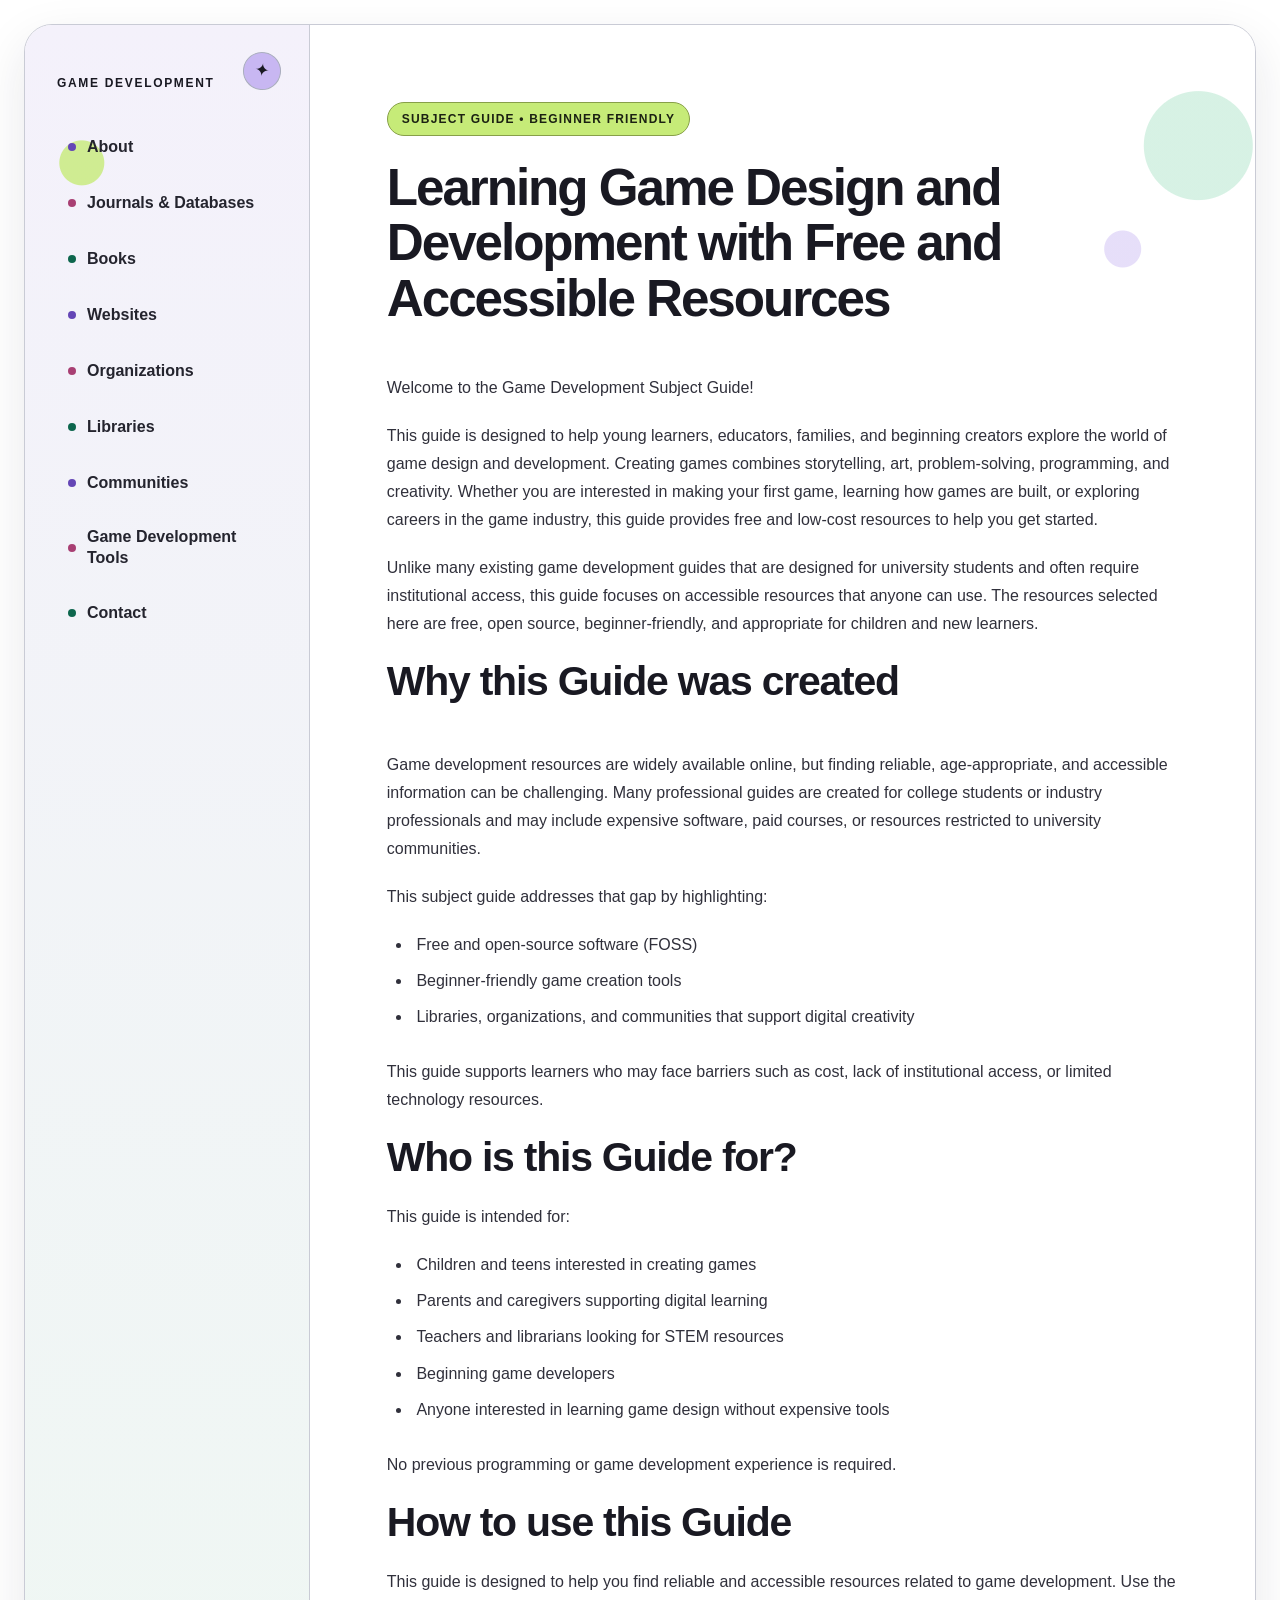
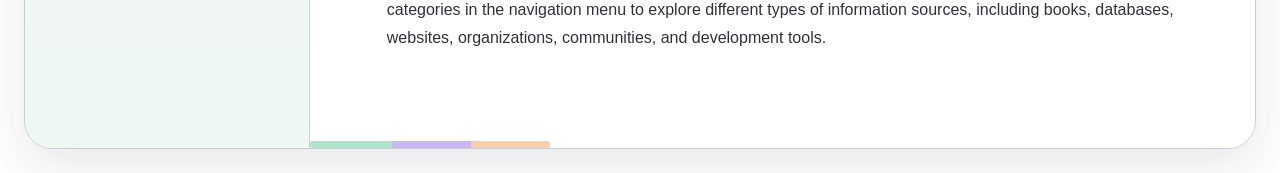
==== commit 71c8a4c8: "Update index.html" ====
--- a/index.html
+++ b/index.html
@@ -9,22 +9,6 @@
 </head>
 
 <body>
-    <form class="search-container" action="/search" method="GET">
-  <input 
-    type="search" 
-    class="search-input" 
-    name="q" 
-    placeholder="Search for articles, products..." 
-    aria-label="Search through site content"
-    required
-  >
-  <button type="submit" class="search-button" aria-label="Submit search">
-    <svg viewBox="0 0 24 24" width="20" height="20" stroke="currentColor" stroke-width="2" fill="none" stroke-linecap="round" stroke-linejoin="round">
-      <circle cx="11" cy="11" r="8"></circle>
-      <line x1="21" y1="21" x2="16.65" y2="16.65"></line>
-    </svg>
-  </button>
-</form>
 
     <div class="container">
         <div class="left">
@@ -44,7 +28,7 @@
         </div>
 
         <div class="right">
-            <h2>Learning Game Design and Development with Free and Accessible Resources</h2>
+            <h1>Learning Game Design and Development with Free and Accessible Resources</h1>
 
             <p>Welcome to the Game Development Subject Guide!</p>
             <p>
--- a/style.css
+++ b/style.css
@@ -1,30 +1,52 @@
-/* design tokens */
+
+
+/* Design tokens  */
+
 :root {
-    --ink: #20202a;
-    --muted-ink: #656570;
-    --line: #dedee8;
-    --lavender: #d9cdfc;
-    --lavender-light: #f3efff;
-    --mint: #c8f4df;
-    --mint-dark: #16785a;
-    --lime: #d9ff9f;
-    --peach: #ffe1c2;
+    --ink: #191922;
+    --body-text: #30303b;
+    --muted-ink: #50505d;
+
+    --link: #342477;
+    --link-hover: #171126;
+    --link-visited: #593874;
+
+    --line: #c9cbd5;
+    --line-strong: #aaaebe;
+
+    --lavender: #c8b7f2;
+    --lavender-light: #eee9fc;
+    --mint: #afe4ca;
+    --mint-dark: #0d664d;
+    --lime: #c6eb78;
+    --peach: #f8cfa8;
+    --pink: #efbad3;
+
+    --card-background: #f7f7fa;
+    --sidebar-background: #f4f1fb;
+    --focus: #174ea6;
+
     --sidebar-width: 285px;
     --page-width: 1260px;
+
     --radius-large: 28px;
     --radius-medium: 18px;
-    --shadow: 0 18px 50px rgba(37, 34, 61, 0.08);
-}
-
-/* base styling */
-* {
+    --radius-small: 12px;
+
+    --shadow: 0 18px 50px rgba(29, 26, 48, 0.1);
+}
+
+/* Reset */
+
+*,
+*::before,
+*::after {
     box-sizing: border-box;
 }
 
 html {
     width: 100%;
     max-width: 100%;
-    overflow-x: hidden;
     scroll-behavior: smooth;
 }
 
@@ -34,8 +56,10 @@
     min-height: 100vh;
     margin: 0;
     overflow-x: hidden;
+
     background: #ffffff;
-    color: var(--ink);
+    color: var(--body-text);
+
     font-family:
         Inter,
         "Avenir Next",
@@ -43,8 +67,23 @@
         "Segoe UI",
         Arial,
         sans-serif;
-    font-size: 17px;
-    line-height: 1.75;
+    font-size: 16px;
+    line-height: 1.7;
+}
+
+img,
+svg,
+video,
+iframe {
+    max-width: 100%;
+    height: auto;
+}
+
+button,
+input,
+select,
+textarea {
+    font: inherit;
 }
 
 ::selection {
@@ -52,25 +91,38 @@
     color: var(--ink);
 }
 
-/* link styling */
-a {
-    color: inherit;
-}
-
-a:focus-visible {
-    outline: 3px solid rgba(115, 86, 205, 0.35);
-    outline-offset: 3px;
-}
-
-/* page layout */
+.skip-link {
+    position: fixed;
+    top: 12px;
+    left: 12px;
+    z-index: 1000;
+
+    padding: 12px 18px;
+    background: var(--ink);
+    border: 3px solid #ffffff;
+    border-radius: 8px;
+    color: #ffffff;
+
+    font-weight: 750;
+    text-decoration: none;
+
+    transform: translateY(-180%);
+}
+
+.skip-link:focus {
+    transform: translateY(0);
+}
+
+/* Page layout  */
+
 .container {
     display: grid;
     grid-template-columns: var(--sidebar-width) minmax(0, 1fr);
+
     width: min(calc(100% - 48px), var(--page-width));
-    max-width: 100%;
-    min-width: 0;
     min-height: calc(100vh - 48px);
     margin: 24px auto;
+
     overflow: hidden;
     background: #ffffff;
     border: 1px solid var(--line);
@@ -78,51 +130,66 @@
     box-shadow: var(--shadow);
 }
 
-/* left styling */
+.container,
+.left,
+.right {
+    min-width: 0;
+    max-width: 100%;
+}
+
+/* Sidebar */
+
 .left {
     position: relative;
-    max-width: 100%;
-    min-width: 0;
     padding: 38px 24px;
+
     background:
         radial-gradient(
             circle at 20% 8%,
-            rgba(217, 255, 159, 0.8) 0 22px,
+            rgba(198, 235, 120, 0.8) 0 22px,
             transparent 23px
         ),
-        linear-gradient(180deg, #f8f5ff 0%, #f4f9f7 100%);
+        linear-gradient(
+            180deg,
+            var(--sidebar-background) 0%,
+            #eff7f3 100%
+        );
+
     border-right: 1px solid var(--line);
 }
 
-/* guide label */
 .left::before {
-    content: "GAME DEVELOPMENT SUBJECT GUIDE";
+    content: "GAME DEVELOPMENT";
     display: block;
-    margin: 10px 8px 30px;
-    color: var(--ink);
-    font-size: 0.72rem;
+
+    margin: 10px 50px 30px 8px;
+    color: var(--ink);
+
+    font-size: 0.75rem;
     font-weight: 800;
-    letter-spacing: 0.16em;
-}
-
-/* decorative symbol */
+    letter-spacing: 0.14em;
+}
+
 .left::after {
     content: "✦";
     position: absolute;
     top: 27px;
     right: 28px;
+
     display: grid;
     width: 38px;
     height: 38px;
     place-items: center;
+
     background: var(--lavender);
-    border: 1px solid rgba(32, 32, 42, 0.15);
+    border: 1px solid var(--line-strong);
     border-radius: 50%;
+    color: var(--ink);
+
     font-size: 1.1rem;
     transform: rotate(8deg);
 }
 
-/* nav bar */
 nav {
     position: sticky;
     top: 24px;
@@ -131,24 +198,34 @@
 nav ul {
     display: grid;
     gap: 8px;
+
     padding: 0;
     margin: 0;
     list-style: none;
+}
+
+nav li {
+    margin: 0;
 }
 
 nav a {
     position: relative;
     display: flex;
     align-items: center;
+
     min-height: 48px;
     padding: 11px 14px 11px 18px;
+
+    background: transparent;
     border: 1px solid transparent;
     border-radius: 14px;
-    color: #393943;
-    font-size: 0.92rem;
-    font-weight: 650;
-    line-height: 1.25;
+    color: #24242e;
+
+    font-size: 1rem;
+    font-weight: 680;
+    line-height: 1.3;
     text-decoration: none;
+
     transition:
         background-color 180ms ease,
         border-color 180ms ease,
@@ -159,353 +236,393 @@
 nav a::before {
     content: "";
     flex: 0 0 auto;
-    width: 7px;
-    height: 7px;
+
+    width: 8px;
+    height: 8px;
     margin-right: 11px;
+
     background: var(--mint-dark);
     border-radius: 50%;
-    opacity: 0.7;
 }
 
 nav li:nth-child(3n + 1) a::before {
-    background: #8566dc;
+    background: #6446b6;
 }
 
 nav li:nth-child(3n + 2) a::before {
-    background: #e57cad;
-}
-
-nav a:hover,
-nav a:focus-visible {
+    background: #a83f73;
+}
+
+nav a:hover {
     background: #ffffff;
-    border-color: #cbc6dc;
-    box-shadow: 0 8px 20px rgba(42, 35, 68, 0.08);
-    outline: none;
+    border-color: var(--line-strong);
+    color: #111118;
+    box-shadow: 0 8px 20px rgba(42, 35, 68, 0.1);
     transform: translateX(4px);
 }
 
-nav a:active {
-    transform: translateX(2px);
-}
-
-/* active link */
+nav a[aria-current="page"],
 nav a.active {
     background: var(--ink);
     border-color: var(--ink);
     color: #ffffff;
 }
 
+nav a[aria-current="page"]::before,
 nav a.active::before {
     background: var(--lime);
-    opacity: 1;
-}
-
-/* right styling */
+}
+
+/* Main content */
+
 .right {
     position: relative;
     width: 100%;
-    max-width: 100%;
-    min-width: 0;
     padding: clamp(42px, 6vw, 82px);
+
     background:
         radial-gradient(
             circle at 94% 7%,
-            rgba(200, 244, 223, 0.65) 0 54px,
+            rgba(175, 228, 202, 0.5) 0 54px,
             transparent 55px
         ),
         radial-gradient(
             circle at 86% 13%,
-            rgba(217, 205, 252, 0.5) 0 18px,
+            rgba(200, 183, 242, 0.45) 0 18px,
             transparent 19px
         ),
         #ffffff;
 }
 
-/* heading styling */
+.right::before {
+    content: "SUBJECT GUIDE  •  BEGINNER FRIENDLY";
+    display: inline-flex;
+
+    padding: 9px 14px;
+    margin-bottom: 24px;
+
+    background: var(--lime);
+    border: 1px solid #879f49;
+    border-radius: 999px;
+    color: #1b2112;
+
+    font-size: 0.75rem;
+    font-weight: 850;
+    letter-spacing: 0.1em;
+    line-height: 1.2;
+}
+
+/* Heading hierarchy */
+
+h1 {
+    max-width: 950px;
+    margin: 0 0 24px;
+    color: var(--ink);
+
+    font-size: clamp(2rem, 4vw, 3.25rem);
+    font-weight: 750;
+    letter-spacing: -0.04em;
+    line-height: 1.08;
+}
+
+/* guide-level section heading */
 h2 {
+    max-width: 900px;
+    margin: 0 0 22px;
+    color: var(--ink);
+
+    font-size: clamp(1.75rem, 3.2vw, 2.65rem);
+    font-weight: 720;
+    letter-spacing: -0.03em;
+    line-height: 1.14;
+}
+
+h3 {
     position: relative;
-    margin: 56px 0 18px;
+    max-width: 880px;
+
+    margin: 52px 0 18px;
+    padding-left: 20px;
+
     color: var(--ink);
     font-family: Georgia, "Times New Roman", serif;
-    font-size: clamp(1.5rem, 2.4vw, 2.05rem);
-    font-weight: 500;
-    letter-spacing: -0.025em;
-    line-height: 1.18;
-}
-
-.right > h2:first-of-type {
-    width: 100%;
-    max-width: 900px;
+    font-size: clamp(1.45rem, 2.5vw, 2rem);
+    font-weight: 650;
+    line-height: 1.25;
+}
+
+h3::before {
+    content: "";
+    position: absolute;
+    top: 0.15em;
+    left: 0;
+
+    width: 7px;
+    height: 0.85em;
+
+    background: var(--lavender);
+    border-radius: 999px;
+}
+
+h4 {
+    max-width: 850px;
+    margin: 38px 0 14px;
+
+    color: var(--ink);
+    font-size: clamp(1.2rem, 2vw, 1.5rem);
+    font-weight: 750;
+    line-height: 1.3;
+}
+
+h5 {
+    max-width: 850px;
+    margin: 30px 0 12px;
+
+    color: var(--ink);
+    font-size: 1.125rem;
+    font-weight: 750;
+    line-height: 1.35;
+}
+
+h6 {
+    max-width: 850px;
+    margin: 26px 0 10px;
+
+    color: var(--ink);
+    font-size: 1rem;
+    font-weight: 800;
+    line-height: 1.4;
+    letter-spacing: 0.015em;
+}
+
+.right > h1:first-child,
+.right > h2:first-child,
+.right > h3:first-child {
     margin-top: 0;
-    padding-bottom: 26px;
-    font-family:
-        Inter,
-        "Avenir Next",
-        "Segoe UI",
-        Arial,
-        sans-serif;
-    font-size: clamp(1.9rem, 4vw, 3.25rem);
-    font-weight: 650;
-    letter-spacing: -0.045em;
-    line-height: 1.05;
-}
-
-.right > h2:first-of-type::after {
+}
+
+.right > h1:first-of-type,
+.right > h2:first-of-type,
+.right > h3:first-of-type {
+    padding-bottom: 24px;
+}
+
+.right > h1:first-of-type::after,
+.right > h2:first-of-type::after,
+.right > h3:first-of-type::after {
     content: "";
     position: absolute;
     bottom: 0;
     left: 0;
-    width: min(270px, 42%);
-    height: 8px;
+
+    width: min(240px, 42%);
+    height: 7px;
+
     background: linear-gradient(
         90deg,
         var(--mint) 0 34%,
         var(--lavender) 34% 67%,
         var(--peach) 67% 100%
     );
+
     border-radius: 999px;
 }
 
-.right > h2:not(:first-of-type) {
-    padding-top: 48px;
-    padding-left: 23px;
-    border-top: 1px solid var(--line);
-}
-
-.right > h2:not(:first-of-type)::before {
-    content: "";
-    position: absolute;
-    top: calc(48px + 0.13em);
-    left: 0;
-    width: 8px;
-    height: 0.8em;
-    background: var(--lavender);
-    border-radius: 999px;
-}
-
-.right > h2:nth-of-type(3)::before {
-    background: var(--mint);
-}
-
-.right > h2:nth-of-type(4)::before {
-    background: var(--peach);
-}
-
-.right h2,
-.right p,
-.right li {
-    max-width: 100%;
-    overflow-wrap: break-word;
-}
-
-/* paragraph styling */
+
+.right > h3:first-of-type {
+    padding-left: 0;
+}
+
+.right > h3:first-of-type::before {
+    display: none;
+}
+
+/* p and text */
+
 p {
     max-width: 820px;
     margin: 0 0 20px;
-    color: #454550;
-}
-
-.right > h2:first-of-type + p {
-    display: inline-block;
-    padding: 10px 16px;
-    margin-bottom: 20px;
-    background: var(--lavender-light);
-    border: 1px solid #dbd1fa;
-    border-radius: 12px;
-    color: #3e3656;
+
+    color: var(--body-text);
+    font-size: 1rem;
+    line-height: 1.75;
+}
+
+.right p,
+.right li,
+.right a,
+.right span {
+    overflow-wrap: break-word;
+    word-break: normal;
+}
+
+strong {
+    color: var(--ink);
     font-weight: 750;
 }
 
-/* content list */
-.right ul {
-    display: grid;
-    gap: 10px;
+small {
+    font-size: 0.9rem;
+}
+
+/* General links */
+
+.right a:not(.skip-link) {
+    color: var(--link);
+    font-weight: 700;
+    text-decoration-line: underline;
+    text-decoration-thickness: 2px;
+    text-underline-offset: 0.18em;
+}
+
+.right a:not(.skip-link):visited {
+    color: var(--link-visited);
+}
+
+.right a:not(.skip-link):hover {
+    color: var(--link-hover);
+    text-decoration-thickness: 3px;
+}
+
+/* Focus visibility */
+
+a:focus-visible,
+button:focus-visible,
+input:focus-visible,
+select:focus-visible,
+textarea:focus-visible,
+[tabindex]:focus-visible {
+    outline: 3px solid var(--focus);
+    outline-offset: 4px;
+    border-radius: 4px;
+}
+
+/* lists */
+
+.right ul:not(.resource-list),
+.right ol:not(.resource-list) {
     max-width: 790px;
-    padding: 22px 26px;
-    margin: 20px 0 28px;
-    list-style: none;
-    background: #fbfbfd;
-    border: 1px solid var(--line);
-    border-radius: var(--radius-medium);
-}
-
-.right ul li {
-    position: relative;
-    padding-left: 34px;
-    color: #3e3e49;
-}
-
-.right ul li::before {
-    content: "✦";
-    position: absolute;
-    top: 0;
-    left: 0;
-    display: grid;
-    width: 23px;
-    height: 23px;
-    place-items: center;
-    background: var(--mint);
-    border-radius: 7px;
-    color: #164d3c;
-    font-size: 0.7rem;
-    font-weight: 900;
-}
-
-.right ul li:nth-child(3n + 2)::before {
-    background: var(--lavender);
-    color: #4e3e7a;
-}
-
-.right ul li:nth-child(3n)::before {
-    background: var(--peach);
-    color: #755125;
-}
-
-/* resource section */
+    margin: 18px 0 28px;
+    padding-left: 1.6rem;
+}
+
+.right ul:not(.resource-list) li,
+.right ol:not(.resource-list) li {
+    margin-bottom: 9px;
+    padding-left: 4px;
+    color: var(--body-text);
+}
+
+/* Reusable page sections */
+
 .right section {
-    max-width: 850px;
+    max-width: 880px;
     margin-top: 48px;
-}
-
-.right h3 {
-    margin: 0 0 18px;
-    color: var(--ink);
-    font-family: Georgia, "Times New Roman", serif;
-    font-size: clamp(1.35rem, 2.4vw, 1.85rem);
-    font-weight: 600;
-    line-height: 1.2;
 }
 
 .section-introduction {
     max-width: 790px;
-    margin: -4px 0 20px;
+    margin: -2px 0 20px;
     color: var(--muted-ink);
-    font-size: 0.98rem;
-    line-height: 1.65;
-}
-
-/* resource list */
+    font-size: 1rem;
+    line-height: 1.7;
+}
+
+/* resource cards  */
+
 .resource-list {
     display: grid;
     gap: 14px;
+
+    max-width: 850px;
     padding: 0;
     margin: 0;
+
     background: transparent;
     border: 0;
     list-style: none;
 }
 
 .resource-list li {
+    position: relative;
     display: grid;
-    gap: 4px;
-    padding: 18px 20px;
-    background: #fbfbfd;
+    gap: 6px;
+
+    padding: 19px 20px 19px 54px;
+
+    background: var(--card-background);
     border: 1px solid var(--line);
     border-radius: 15px;
+    color: var(--body-text);
 }
 
 .resource-list li::before {
-    display: none;
+    content: "✦";
+    position: absolute;
+    top: 18px;
+    left: 18px;
+
+    display: grid;
+    width: 25px;
+    height: 25px;
+    place-items: center;
+
+    background: var(--mint);
+    border: 1px solid #77a98f;
+    border-radius: 7px;
+    color: #123f31;
+
+    font-size: 0.75rem;
+    font-weight: 900;
+}
+
+.resource-list li:nth-child(3n + 2)::before {
+    background: var(--lavender);
+    border-color: #9380be;
+    color: #352653;
+}
+
+.resource-list li:nth-child(3n)::before {
+    background: var(--peach);
+    border-color: #bc916a;
+    color: #51371f;
 }
 
 .resource-list a {
     width: fit-content;
-    color: #3f326c;
+    max-width: 100%;
+
+    color: var(--link);
+    font-size: 1rem;
     font-weight: 750;
-    line-height: 1.35;
+    line-height: 1.4;
+
+    text-decoration-line: underline;
     text-decoration-thickness: 2px;
     text-underline-offset: 4px;
 }
 
+.resource-list a:visited {
+    color: var(--link-visited);
+}
+
 .resource-list a:hover {
-    color: #17131f;
-}
-
-.resource-list a:focus-visible {
-    border-radius: 4px;
-    outline: 3px solid rgba(115, 86, 205, 0.35);
-    outline-offset: 4px;
+    color: var(--link-hover);
 }
 
 .resource-list span {
     color: var(--muted-ink);
-    font-size: 0.95rem;
-    line-height: 1.5;
-}
-
-/* search bar */
-.search-container {
-    display: flex;
-    align-items: center;
-    width: 100%;
-    max-width: 500px;
-    margin: 1.5rem auto;
-    overflow: hidden;
-    background: #fffdf8;
-    border: 2px solid #d6d0c4;
-    border-radius: 999px;
-    box-shadow: 0 2px 6px rgba(0, 0, 0, 0.05);
-    transition:
-        border-color 0.3s ease,
-        box-shadow 0.3s ease;
-}
-
-/* search input */
-.search-input {
-    flex: 1;
-    padding: 0.85rem 1.25rem;
-    background: transparent;
-    border: 0;
-    outline: 0;
-    color: #3e3a35;
-    font-family: inherit;
     font-size: 1rem;
-}
-
-.search-input::placeholder {
-    color: #8a8479;
-}
-
-/* search clear button */
-.search-input::-webkit-search-cancel-button {
-    position: relative;
-    right: 5px;
-    cursor: pointer;
-}
-
-/* search button */
-.search-button {
-    display: flex;
-    align-items: center;
-    justify-content: center;
-    padding: 0 1.25rem;
-    background: transparent;
-    border: 0;
-    color: #6d7a5c;
-    cursor: pointer;
-    transition:
-        color 0.25s ease,
-        transform 0.2s ease;
-}
-
-.search-button:hover {
-    color: #516046;
-    transform: scale(1.05);
-}
-
-/* search focus */
-.search-container:focus-within {
-    border-color: #7d8f6a;
-    box-shadow: 0 0 0 4px rgba(125, 143, 106, 0.2);
-}
-
-/* media query */
+    line-height: 1.6;
+}
+
+/* Responsive layout */
+
 @media (max-width: 1100px) {
     .container {
         grid-template-columns: 1fr;
         width: calc(100% - 24px);
         margin: 12px auto;
-        border-radius: 22px;
     }
 
     .left {
@@ -530,11 +647,13 @@
     nav ul {
         display: flex;
         gap: 8px;
+
         width: 100%;
         padding-bottom: 8px;
         overflow-x: auto;
+
+        scrollbar-width: thin;
         overscroll-behavior-inline: contain;
-        scrollbar-width: thin;
     }
 
     nav li {
@@ -542,11 +661,13 @@
     }
 
     nav a {
-        min-height: 42px;
-        padding: 9px 14px;
-        background: rgba(255, 255, 255, 0.72);
-        border-color: rgba(32, 32, 42, 0.1);
+        min-height: 44px;
+        padding: 10px 15px;
+
+        background: rgba(255, 255, 255, 0.9);
+        border-color: var(--line);
         border-radius: 999px;
+
         white-space: nowrap;
     }
 
@@ -554,25 +675,15 @@
         display: none;
     }
 
-    nav a:hover,
-    nav a:focus-visible {
+    nav a:hover {
         transform: translateY(-2px);
     }
 
     .right {
-        padding: clamp(32px, 6vw, 54px);
-    }
-
-    .right > h2:first-of-type {
-        max-width: 100%;
-        font-size: clamp(1.9rem, 6vw, 2.8rem);
-        letter-spacing: -0.035em;
-        line-height: 1.08;
-        overflow-wrap: normal;
-    }
-}
-
-/* media query */
+        padding: clamp(34px, 6vw, 56px);
+    }
+}
+
 @media (max-width: 560px) {
     body {
         font-size: 16px;
@@ -582,6 +693,7 @@
         width: 100%;
         min-height: 100vh;
         margin: 0;
+
         border: 0;
         border-radius: 0;
         box-shadow: none;
@@ -592,52 +704,127 @@
     }
 
     .right {
-        padding: 30px 20px 50px;
-    }
-
-    .right > h2:first-of-type {
-        font-size: clamp(1.75rem, 8vw, 2.2rem);
-        letter-spacing: -0.025em;
-        line-height: 1.12;
+        padding: 32px 20px 52px;
+    }
+
+    .right::before {
+        font-size: 0.7rem;
+        letter-spacing: 0.06em;
+    }
+
+    h1 {
+        font-size: clamp(1.8rem, 9vw, 2.35rem);
     }
 
     h2 {
-        margin-top: 44px;
-        font-size: clamp(1.4rem, 6vw, 1.7rem);
-        line-height: 1.2;
-    }
-
-    p {
+        font-size: clamp(1.6rem, 8vw, 2.1rem);
+    }
+
+    h3 {
+        margin-top: 42px;
+        font-size: clamp(1.4rem, 7vw, 1.75rem);
+    }
+
+    h4 {
+        font-size: 1.25rem;
+    }
+
+    p,
+    .section-introduction,
+    .resource-list a,
+    .resource-list span {
         font-size: 1rem;
-        line-height: 1.65;
-    }
-
-    .right > h2:first-of-type + p {
-        display: block;
-        width: 100%;
-        padding: 14px 16px;
-    }
-
-    .right ul {
-        padding: 19px 17px;
     }
 
     .right section {
-        margin-top: 38px;
+        margin-top: 40px;
     }
 
     .resource-list li {
-        padding: 16px;
-    }
-}
-
-/* reduced motion */
+        padding: 17px 16px 17px 49px;
+    }
+
+    .resource-list li::before {
+        top: 16px;
+        left: 15px;
+    }
+}
+
+/* High-contrast user preference */
+
+@media (prefers-contrast: more) {
+    :root {
+        --body-text: #18181f;
+        --muted-ink: #292933;
+        --line: #777b88;
+        --line-strong: #555965;
+        --card-background: #ffffff;
+    }
+
+    .container,
+    .resource-list li {
+        border-width: 2px;
+    }
+
+    nav a {
+        font-weight: 750;
+    }
+}
+
+/* Reduced-motion preference */
+
 @media (prefers-reduced-motion: reduce) {
     html {
         scroll-behavior: auto;
     }
 
-    nav a {
-        transition: none;
-    }
-}
+    *,
+    *::before,
+    *::after {
+        scroll-behavior: auto !important;
+        transition-duration: 0.01ms !important;
+        animation-duration: 0.01ms !important;
+        animation-iteration-count: 1 !important;
+    }
+}
+
+/* Print styles */
+
+@media print {
+    body {
+        color: #000000;
+        background: #ffffff;
+        font-size: 12pt;
+    }
+
+    .container {
+        display: block;
+        width: 100%;
+        margin: 0;
+
+        border: 0;
+        box-shadow: none;
+    }
+
+    .left,
+    .right::before,
+    .skip-link {
+        display: none;
+    }
+
+    .right {
+        padding: 0;
+        background: #ffffff;
+    }
+
+    a {
+        color: #000000 !important;
+        text-decoration: underline;
+    }
+
+    .resource-list li {
+        break-inside: avoid;
+        background: #ffffff;
+        border: 1px solid #777777;
+    }
+}
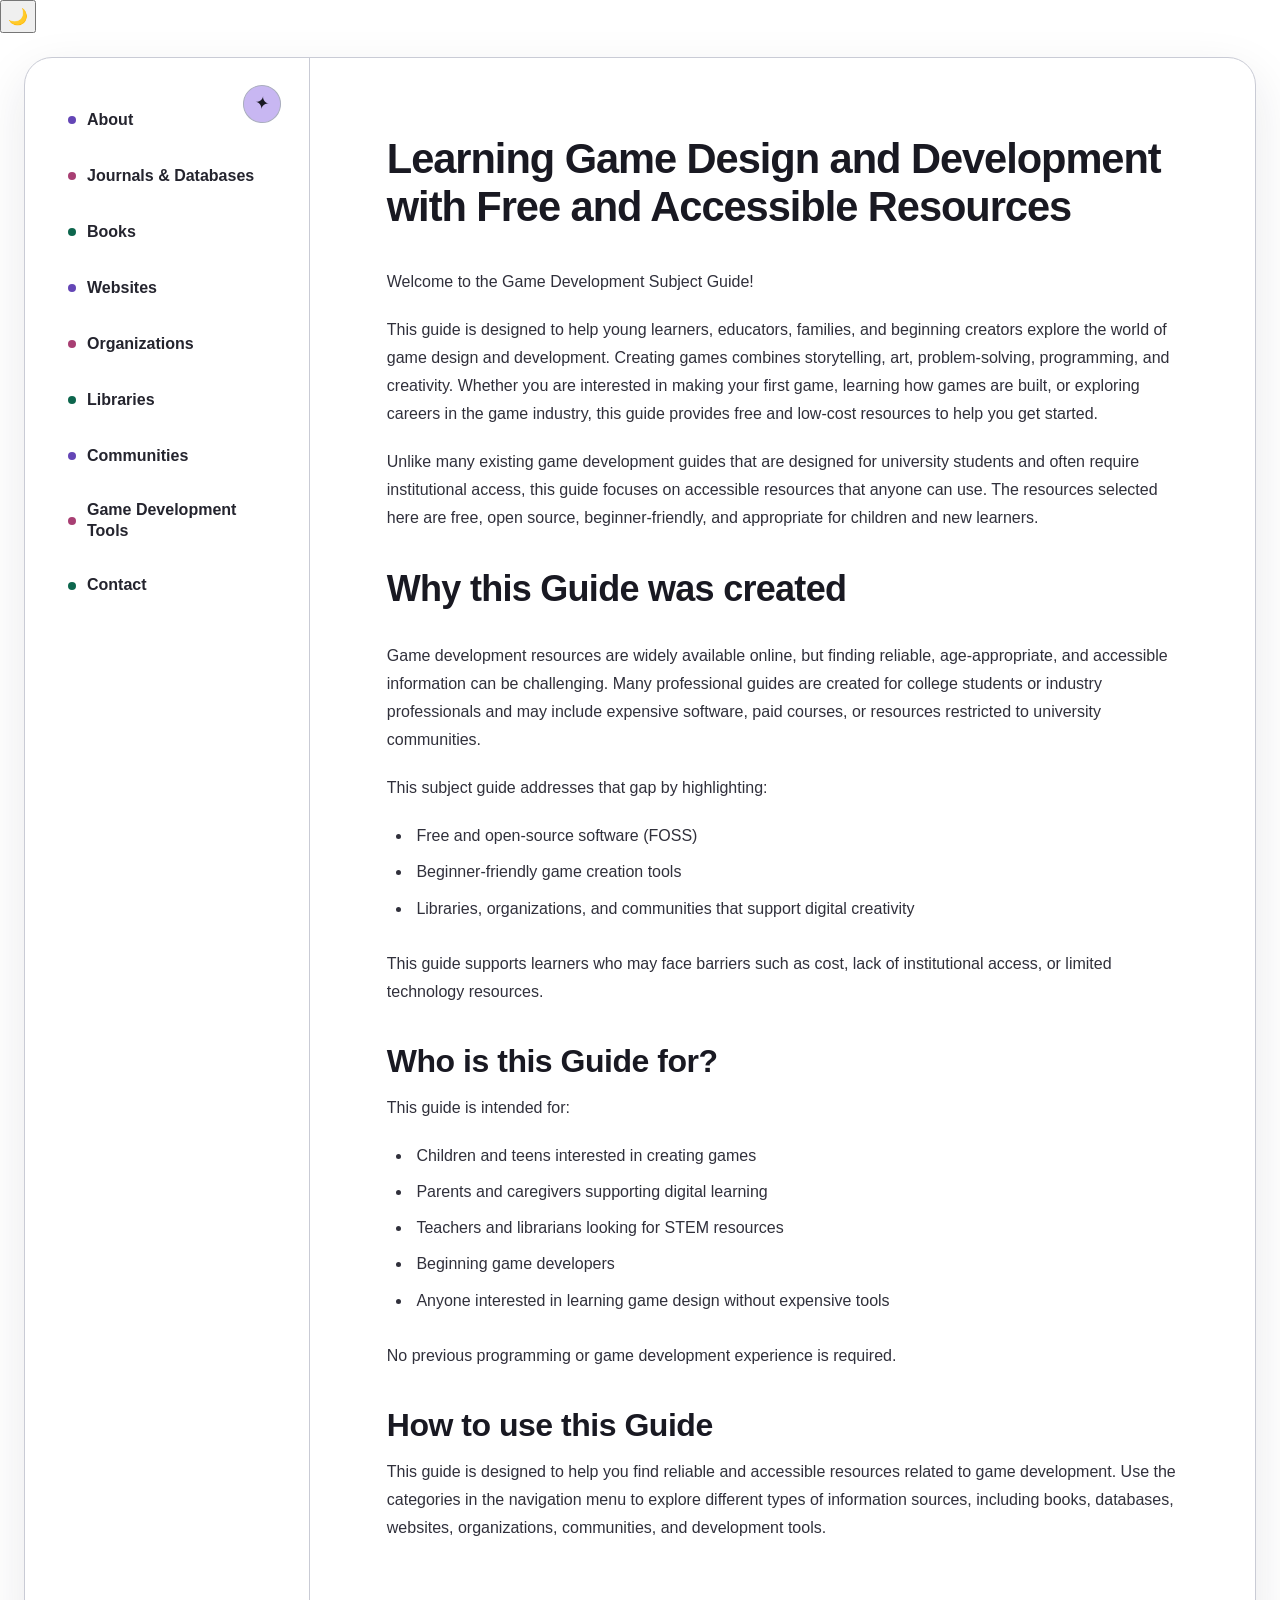
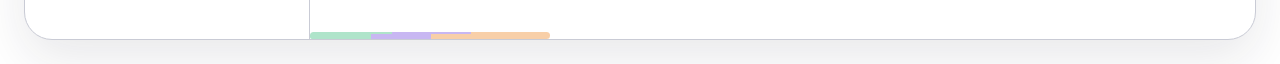
==== commit 56607aab: "Update index.html add dark mode" ====
--- a/index.html
+++ b/index.html
@@ -9,6 +9,10 @@
 </head>
 
 <body>
+    <button id="theme-toggle"
+        aria-label="Toggle dark mode">
+    🌙
+</button>
 
     <div class="container">
         <div class="left">
--- a/style.css
+++ b/style.css
@@ -144,30 +144,9 @@
     padding: 38px 24px;
 
     background:
-        radial-gradient(
-            circle at 20% 8%,
-            rgba(198, 235, 120, 0.8) 0 22px,
-            transparent 23px
-        ),
-        linear-gradient(
-            180deg,
-            var(--sidebar-background) 0%,
-            #eff7f3 100%
-        );
+        ;
 
     border-right: 1px solid var(--line);
-}
-
-.left::before {
-    content: "GAME DEVELOPMENT";
-    display: block;
-
-    margin: 10px 50px 30px 8px;
-    color: var(--ink);
-
-    font-size: 0.75rem;
-    font-weight: 800;
-    letter-spacing: 0.14em;
 }
 
 .left::after {
@@ -281,41 +260,13 @@
     padding: clamp(42px, 6vw, 82px);
 
     background:
-        radial-gradient(
-            circle at 94% 7%,
-            rgba(175, 228, 202, 0.5) 0 54px,
-            transparent 55px
-        ),
-        radial-gradient(
-            circle at 86% 13%,
-            rgba(200, 183, 242, 0.45) 0 18px,
-            transparent 19px
-        ),
+        ,
         #ffffff;
 }
-
-.right::before {
-    content: "SUBJECT GUIDE  •  BEGINNER FRIENDLY";
-    display: inline-flex;
-
-    padding: 9px 14px;
-    margin-bottom: 24px;
-
-    background: var(--lime);
-    border: 1px solid #879f49;
-    border-radius: 999px;
-    color: #1b2112;
-
-    font-size: 0.75rem;
-    font-weight: 850;
-    letter-spacing: 0.1em;
-    line-height: 1.2;
-}
-
 /* Heading hierarchy */
 
 h1 {
-    max-width: 950px;
+    max-width: 900px;
     margin: 0 0 24px;
     color: var(--ink);
 
@@ -327,7 +278,7 @@
 
 /* guide-level section heading */
 h2 {
-    max-width: 900px;
+    max-width: 850px;
     margin: 0 0 22px;
     color: var(--ink);
 
@@ -339,7 +290,7 @@
 
 h3 {
     position: relative;
-    max-width: 880px;
+    max-width: 860px;
 
     margin: 52px 0 18px;
     padding-left: 20px;
@@ -828,3 +779,92 @@
         border: 1px solid #777777;
     }
 }
+
+h1 {
+    font-size: clamp(1.9rem, 3.5vw, 2.6rem);
+    line-height: 1.15;
+    letter-spacing: -0.025em;
+}
+
+h2 {
+    font-size: clamp(1.55rem, 2.6vw, 2rem);
+    line-height: 1.2;
+    letter-spacing: -0.015em;
+}
+
+h3 {
+    font-size: clamp(1.3rem, 2vw, 1.65rem);
+    line-height: 1.25;
+    letter-spacing: 0;
+}
+
+h4 {
+    font-size: clamp(1.1rem, 1.6vw, 1.3rem);
+    line-height: 1.3;
+    letter-spacing: 0;
+}
+
+h5 {
+    font-size: 1.05rem;
+    line-height: 1.35;
+}
+
+h6 {
+    font-size: 1rem;
+    line-height: 1.4;
+}
+
+.right h1,
+.right h2,
+.right h3,
+.right h4,
+.right h5,
+.right h6 {
+    margin-top: 2.25rem;
+    margin-bottom: 0.85rem;
+}
+
+.right > h1:first-child,
+.right > h2:first-child,
+.right > h3:first-child {
+    margin-top: 0;
+}
+
+.right > h2:first-of-type,
+.right > h3:first-of-type {
+    font-size: clamp(1.7rem, 3vw, 2.25rem);
+    line-height: 1.18;
+    letter-spacing: -0.02em;
+    padding-bottom: 18px;
+}
+
+.right > h2:first-of-type::after,
+.right > h3:first-of-type::after {
+    width: min(180px, 35%);
+    height: 5px;
+}
+
+/* Mobile heading sizes */
+@media (max-width: 560px) {
+    h1 {
+        font-size: 1.85rem;
+    }
+
+    h2 {
+        font-size: 1.5rem;
+    }
+
+    h3 {
+        font-size: 1.3rem;
+    }
+
+    h4 {
+        font-size: 1.15rem;
+    }
+
+    .right > h2:first-of-type,
+    .right > h3:first-of-type {
+        font-size: 1.65rem;
+        line-height: 1.22;
+    }
+}
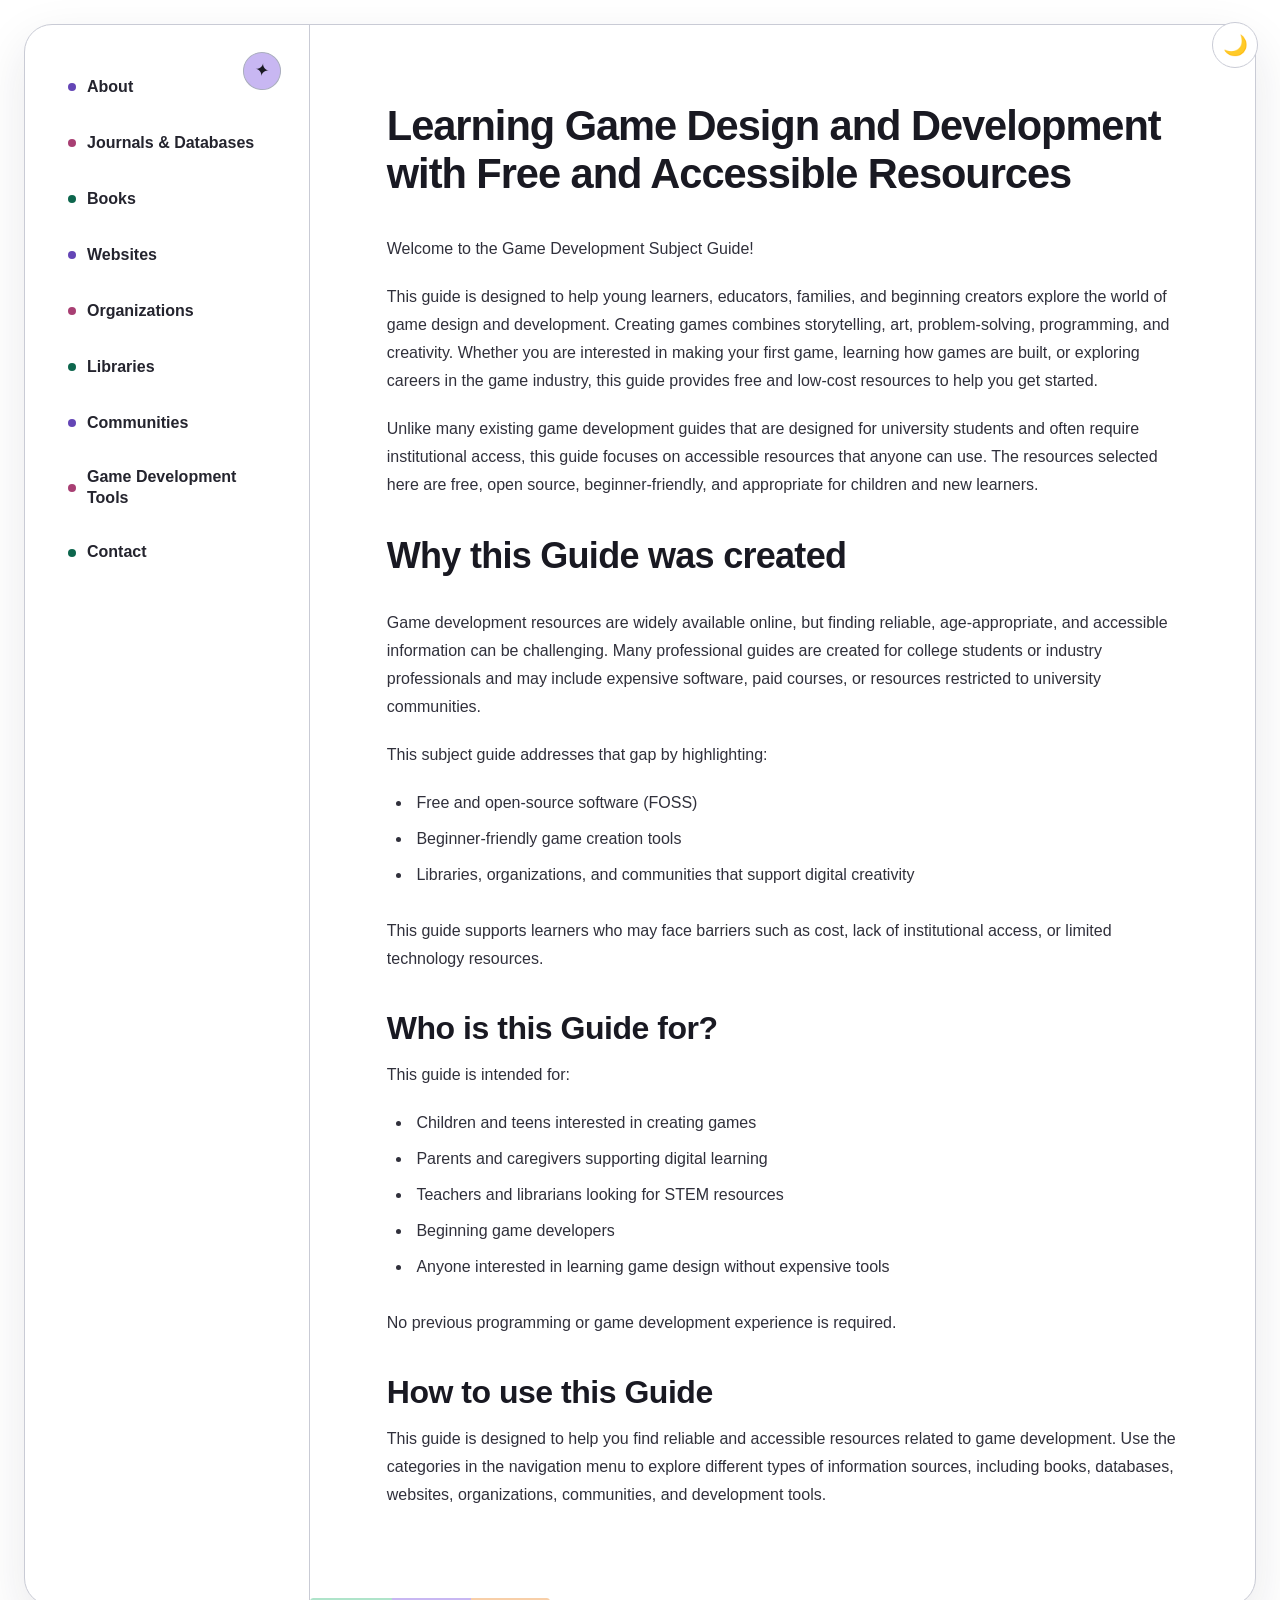
==== commit d4c73079: "Update index.html" ====
--- a/index.html
+++ b/index.html
@@ -6,6 +6,7 @@
     <meta name="viewport" content="width=device-width, initial-scale=1.0">
     <title>Game Development Subject Guide</title>
     <link rel="stylesheet" href="style.css">
+    <script src="index.js" defer></script>
 </head>
 
 <body>
@@ -69,6 +70,26 @@
             <p>This guide is designed to help you find reliable and accessible resources related to game development. Use the categories in the navigation menu to explore different types of information sources, including books, databases, websites, organizations, communities, and development tools.</p>
         </div>
     </div>
+    <script>
+        const button = document.getElementById("theme-toggle");
+
+if (localStorage.getItem("theme") === "dark") {
+    document.body.classList.add("dark-mode");
+    button.textContent = "☀️";
+}
+
+button.addEventListener("click", () => {
+    document.body.classList.toggle("dark-mode");
+
+    if (document.body.classList.contains("dark-mode")) {
+        localStorage.setItem("theme", "dark");
+        button.textContent = "☀️";
+    } else {
+        localStorage.setItem("theme", "light");
+        button.textContent = "🌙";
+    }
+});
+    </script>
 </body>
 
 </html>
--- a/style.css
+++ b/style.css
@@ -868,3 +868,87 @@
         line-height: 1.22;
     }
 }
+/* Dark Mode */
+
+body.dark-mode {
+    background: #1b1d22;
+    color: #f2f2f4;
+}
+
+body.dark-mode .container {
+    background: #1b1d22;
+    border-color: #50545e;
+}
+
+body.dark-mode .left {
+    background: #252831;
+    border-right-color: #50545e;
+}
+
+body.dark-mode .right {
+    background: #1b1d22;
+}
+
+body.dark-mode h1,
+body.dark-mode h2,
+body.dark-mode h3,
+body.dark-mode h4,
+body.dark-mode h5,
+body.dark-mode h6 {
+    color: #ffffff;
+}
+
+body.dark-mode p,
+body.dark-mode li,
+body.dark-mode span {
+    color: #d7d9df;
+}
+
+body.dark-mode .resource-list li {
+    background: #2d3139;
+    border-color: #50545e;
+}
+
+body.dark-mode nav a {
+    color: #ececec;
+}
+
+body.dark-mode nav a:hover {
+    background: #363a45;
+}
+
+body.dark-mode .resource-list a {
+    color: #b8b7ff;
+}
+
+body.dark-mode .resource-list a:hover {
+    color: #ffffff;
+}
+#theme-toggle {
+    position: fixed;
+    top: 22px;
+    right: 22px;
+
+    width: 46px;
+    height: 46px;
+
+    border: 1px solid var(--line);
+    border-radius: 50%;
+
+    background: white;
+    cursor: pointer;
+
+    font-size: 1.25rem;
+
+    transition: 0.25s;
+}
+
+#theme-toggle:hover {
+    transform: scale(1.08);
+}
+
+body.dark-mode #theme-toggle {
+    background: #363a45;
+    color: white;
+    border-color: #666;
+}
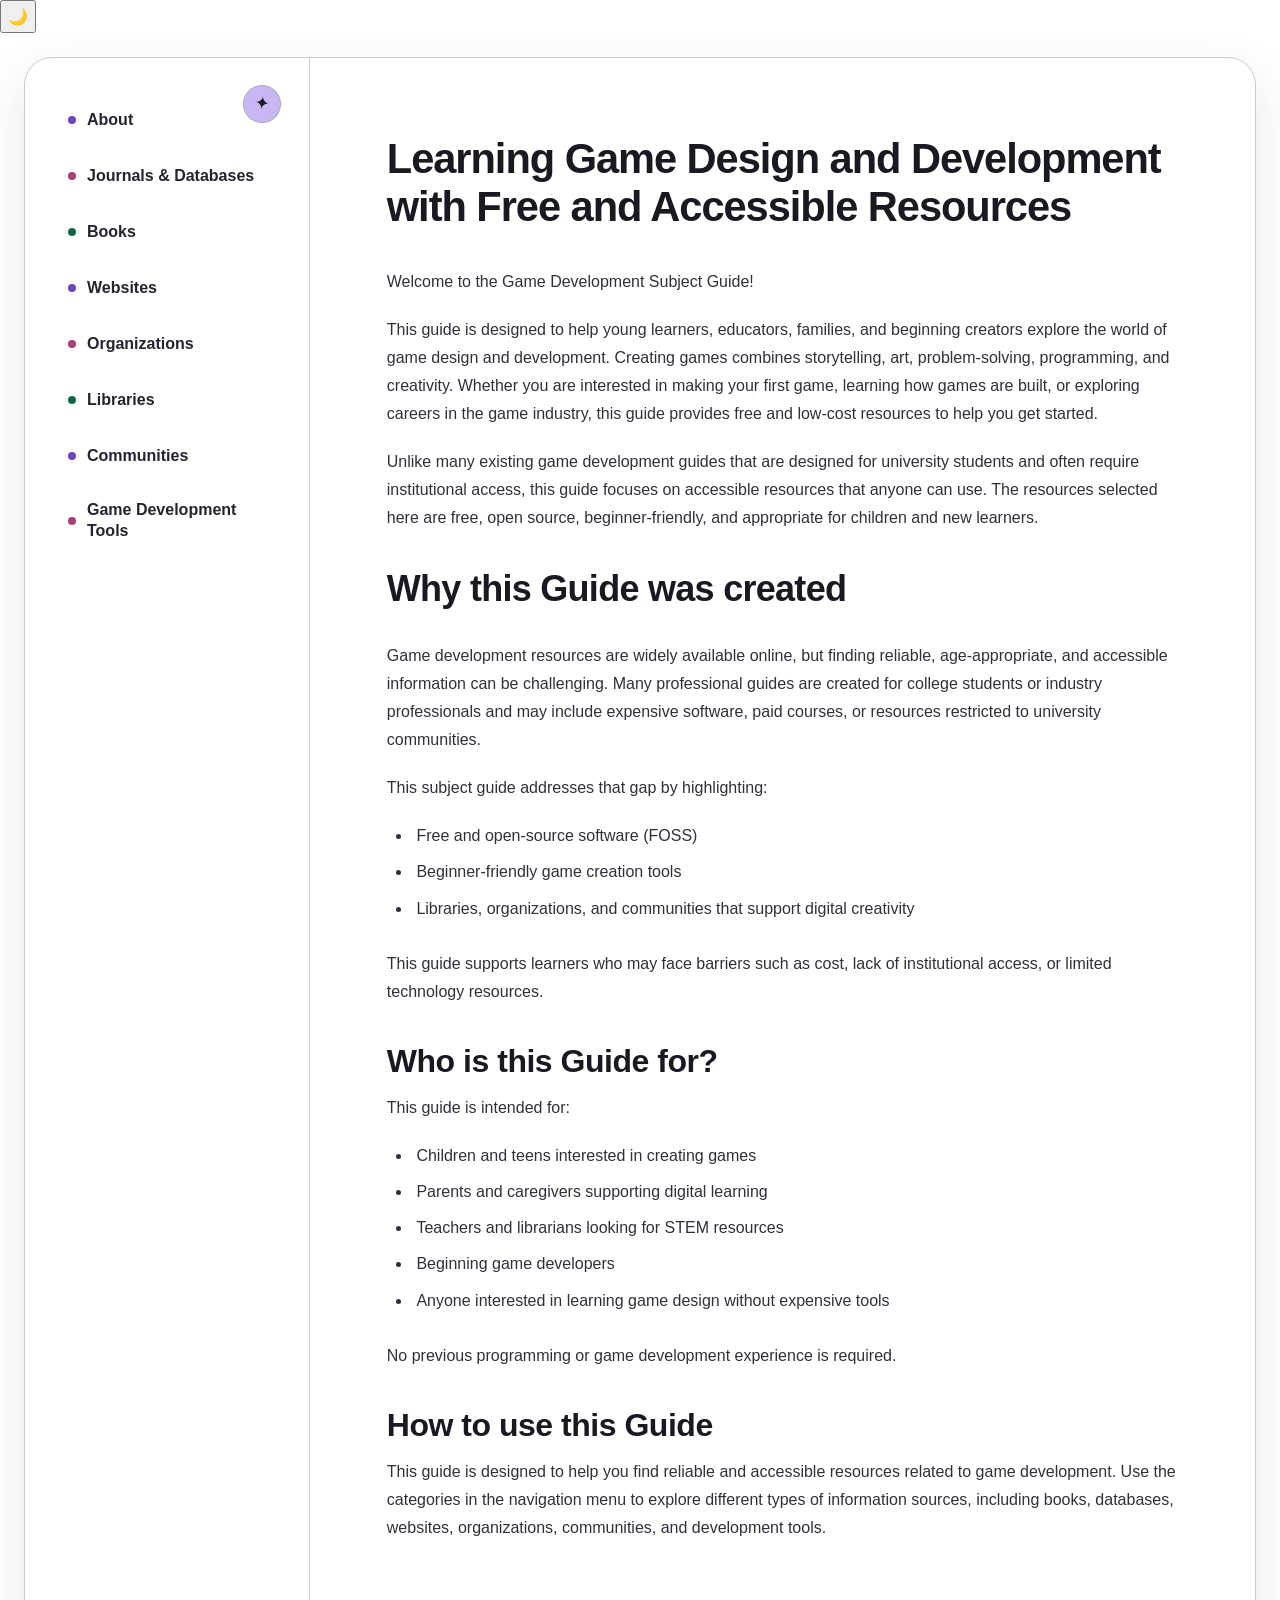
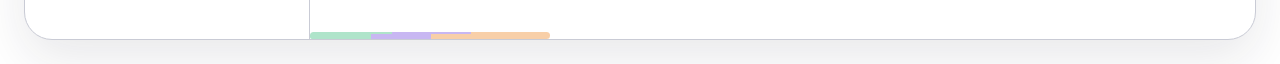
==== commit c2df4967: "Update index.html" ====
--- a/index.html
+++ b/index.html
@@ -27,7 +27,6 @@
                     <li><a href="libraries.html">Libraries</a></li>
                     <li><a href="communities.html">Communities</a></li>
                     <li><a href="gamedev.html">Game Development Tools</a></li>
-                    <li><a href="contact.html">Contact</a></li>
                 </ul>
             </nav>
         </div>
--- a/style.css
+++ b/style.css
@@ -872,23 +872,24 @@
 
 body.dark-mode {
     background: #1b1d22;
-    color: #f2f2f4;
+    color: #f2f4f8;
 }
 
 body.dark-mode .container {
     background: #1b1d22;
-    border-color: #50545e;
+    border-color: #4f5562;
 }
 
 body.dark-mode .left {
-    background: #252831;
-    border-right-color: #50545e;
+    background: #242832;
+    border-right-color: #4f5562;
 }
 
 body.dark-mode .right {
     background: #1b1d22;
 }
 
+/* Headings */
 body.dark-mode h1,
 body.dark-mode h2,
 body.dark-mode h3,
@@ -898,57 +899,68 @@
     color: #ffffff;
 }
 
+/* Normal reading text */
+body.dark-mode p,
+body.dark-mode ul,
+body.dark-mode li {
+    color: #f2f4f8;
+}
+
+/* Secondary text */
+body.dark-mode .section-introduction,
+body.dark-mode .resource-list span {
+    color: #d8dce5;
+}
+
+/* Cards */
+body.dark-mode .resource-list li {
+    background: #2d313b;
+    border-color: #4f5562;
+}
+
+/* Navigation */
+body.dark-mode nav a {
+    color: #f2f4f8;
+}
+
+body.dark-mode nav a:hover {
+    background: #383d48;
+}
+
+/* Links */
+body.dark-mode .resource-list a,
+body.dark-mode .right a {
+    color: #c6c0ff;
+}
+
+body.dark-mode .resource-list a:hover,
+body.dark-mode .right a:hover {
+    color: #ffffff;
+}
 body.dark-mode p,
 body.dark-mode li,
-body.dark-mode span {
-    color: #d7d9df;
+body.dark-mode ul li,
+body.dark-mode ol li {
+    color: #f2f4f8;
 }
 
 body.dark-mode .resource-list li {
-    background: #2d3139;
-    border-color: #50545e;
-}
-
-body.dark-mode nav a {
-    color: #ececec;
-}
-
-body.dark-mode nav a:hover {
-    background: #363a45;
-}
-
-body.dark-mode .resource-list a {
-    color: #b8b7ff;
-}
-
-body.dark-mode .resource-list a:hover {
-    color: #ffffff;
-}
-#theme-toggle {
-    position: fixed;
-    top: 22px;
-    right: 22px;
-
-    width: 46px;
-    height: 46px;
-
-    border: 1px solid var(--line);
-    border-radius: 50%;
-
-    background: white;
-    cursor: pointer;
-
-    font-size: 1.25rem;
-
-    transition: 0.25s;
-}
-
-#theme-toggle:hover {
-    transform: scale(1.08);
-}
-
-body.dark-mode #theme-toggle {
-    background: #363a45;
-    color: white;
-    border-color: #666;
-}
+    color: #f2f4f8;
+}
+
+body.dark-mode .resource-list span,
+body.dark-mode .section-introduction {
+    color: #d8dce5;
+}
+body.dark-mode {
+    --body-text: #f2f4f8;
+    --muted-ink: #d8dce5;
+    --ink: #ffffff;
+
+    --card-background: #2d313b;
+    --line: #4f5562;
+    --sidebar-background: #2b303b;
+
+    background: #1b1d22;
+    color: var(--body-text);
+}
